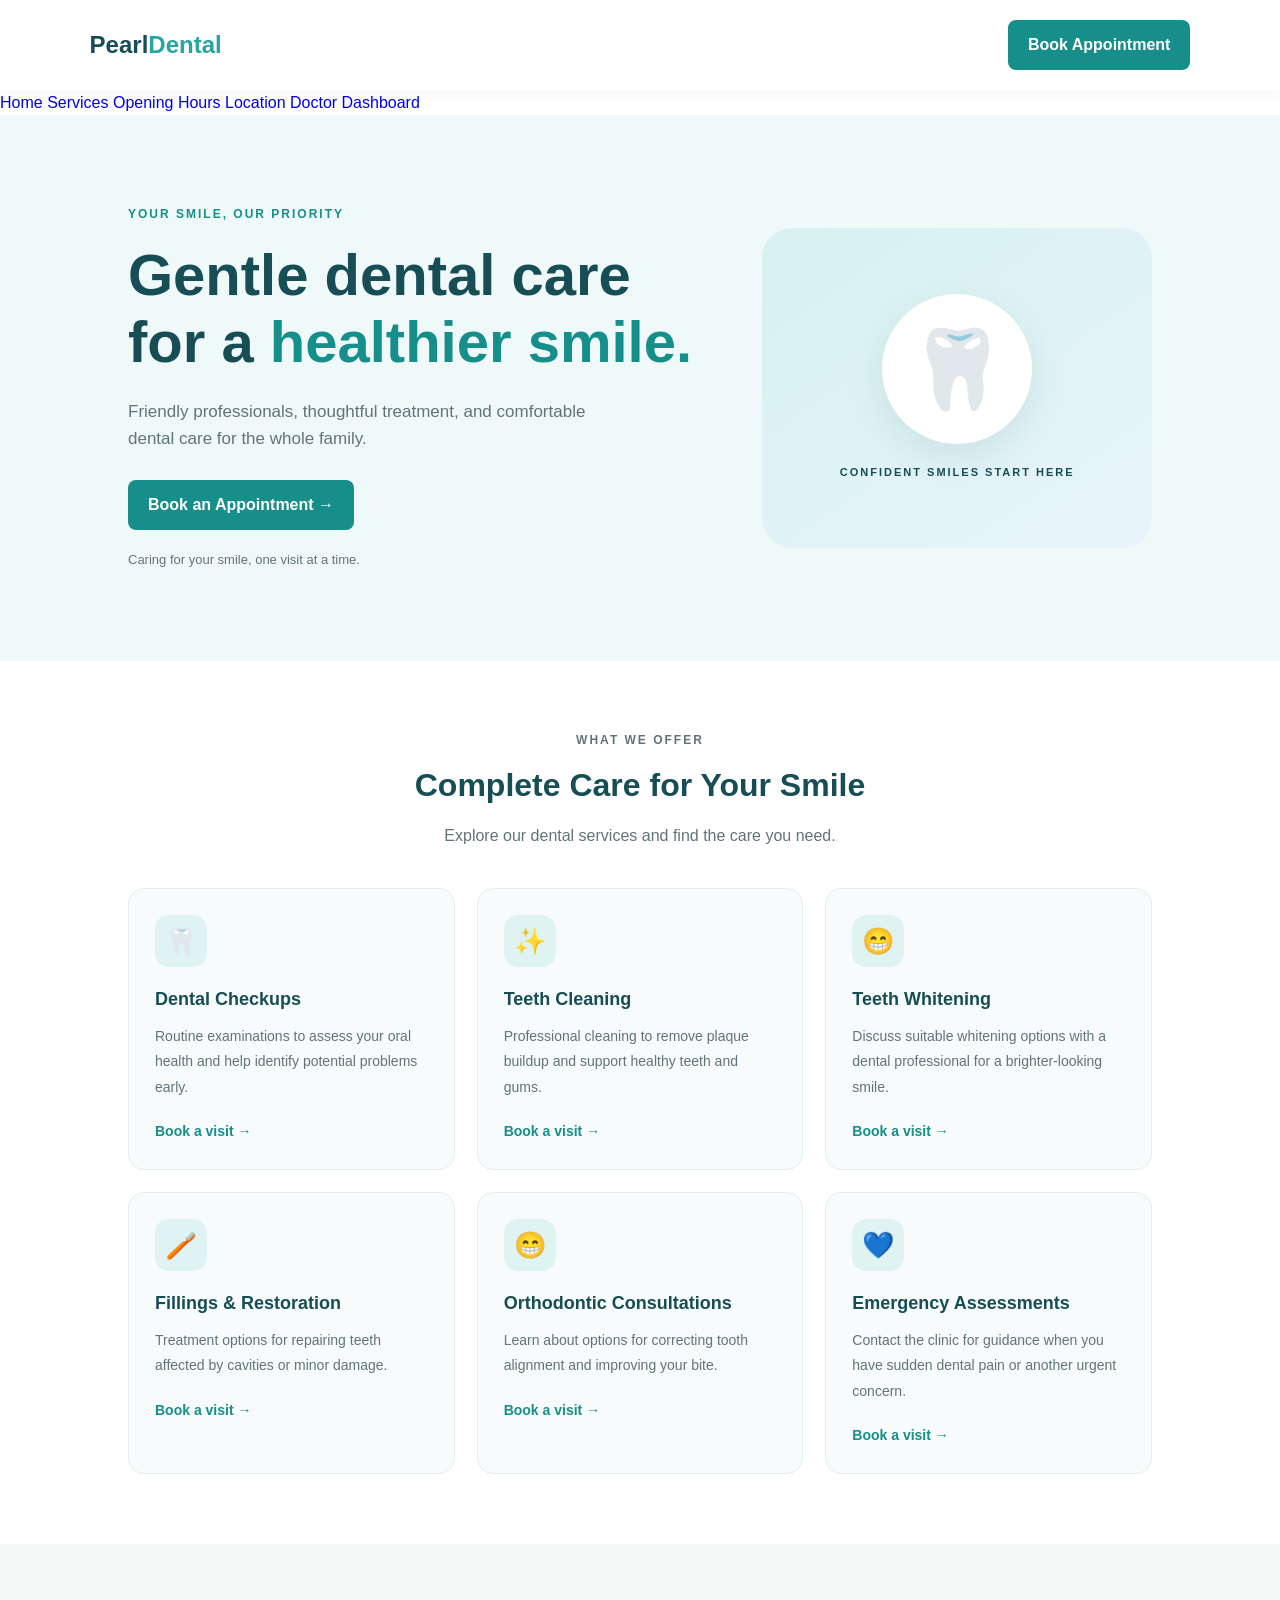
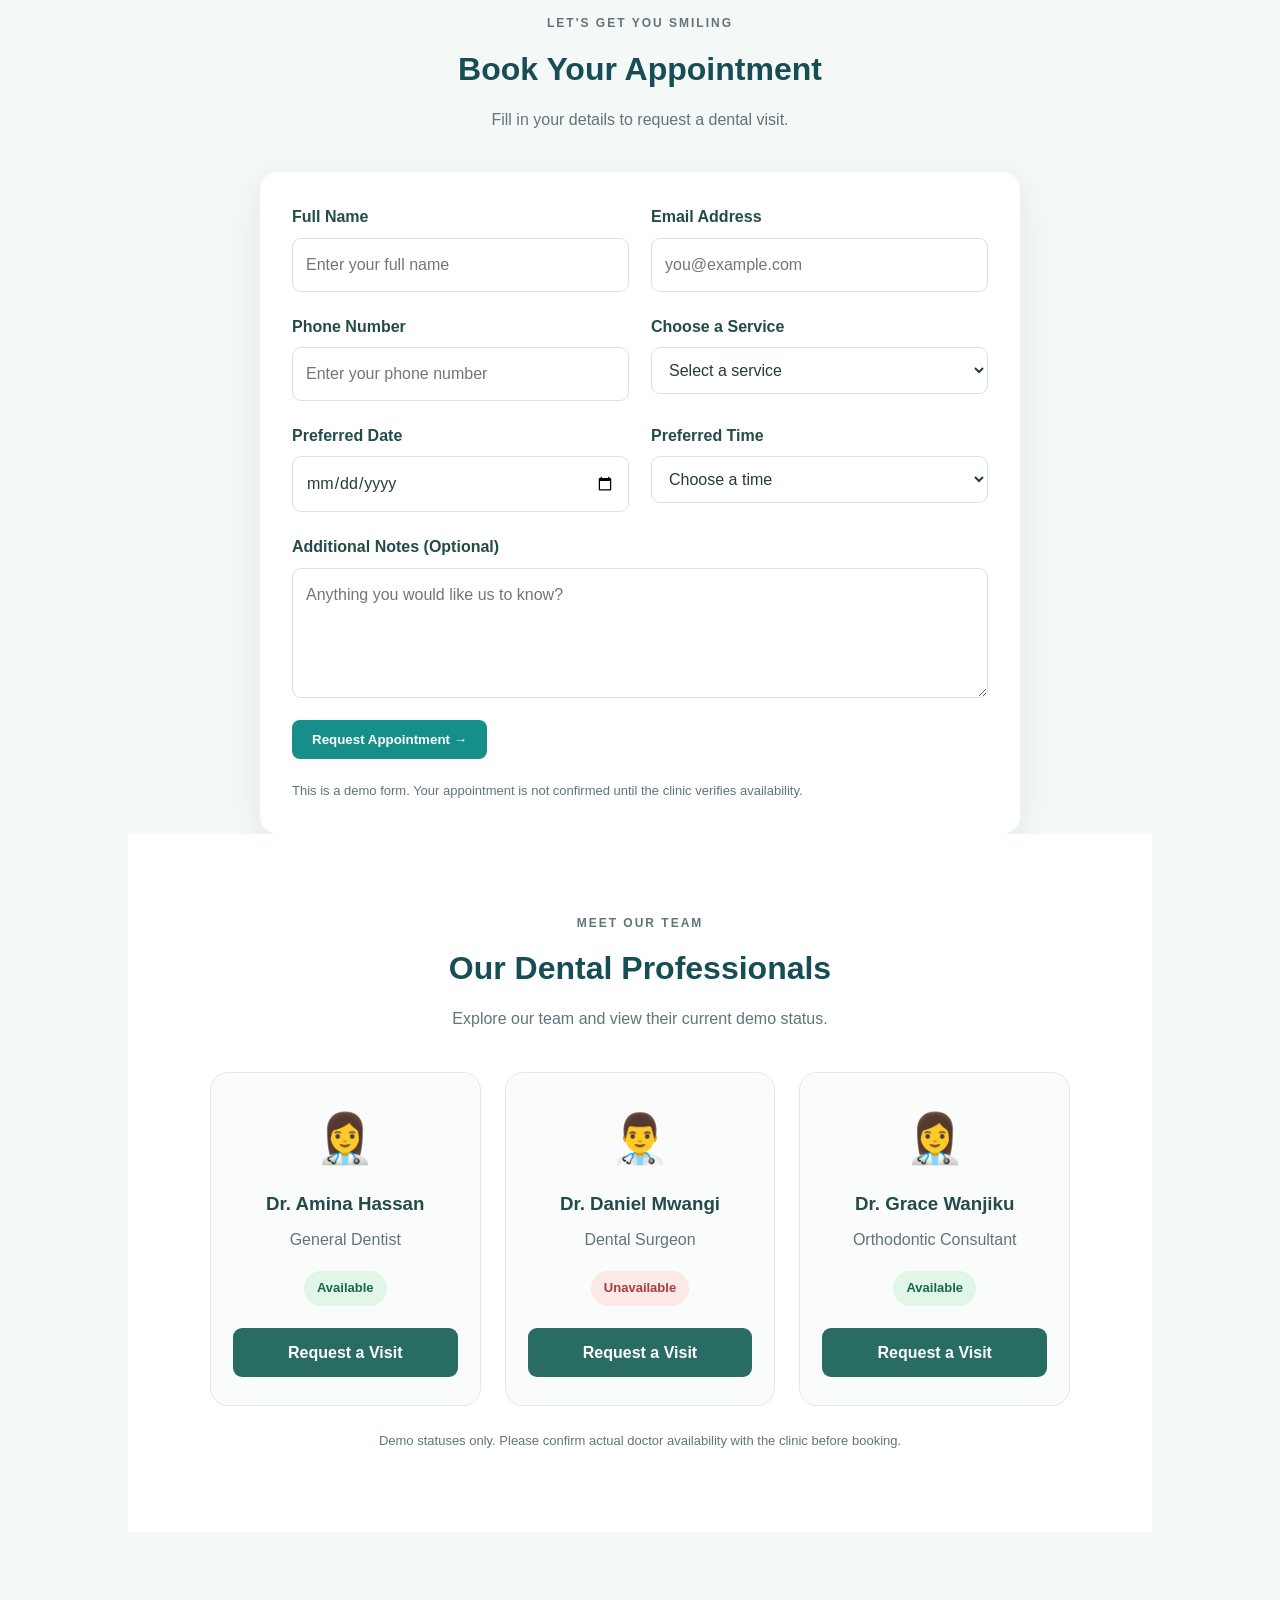
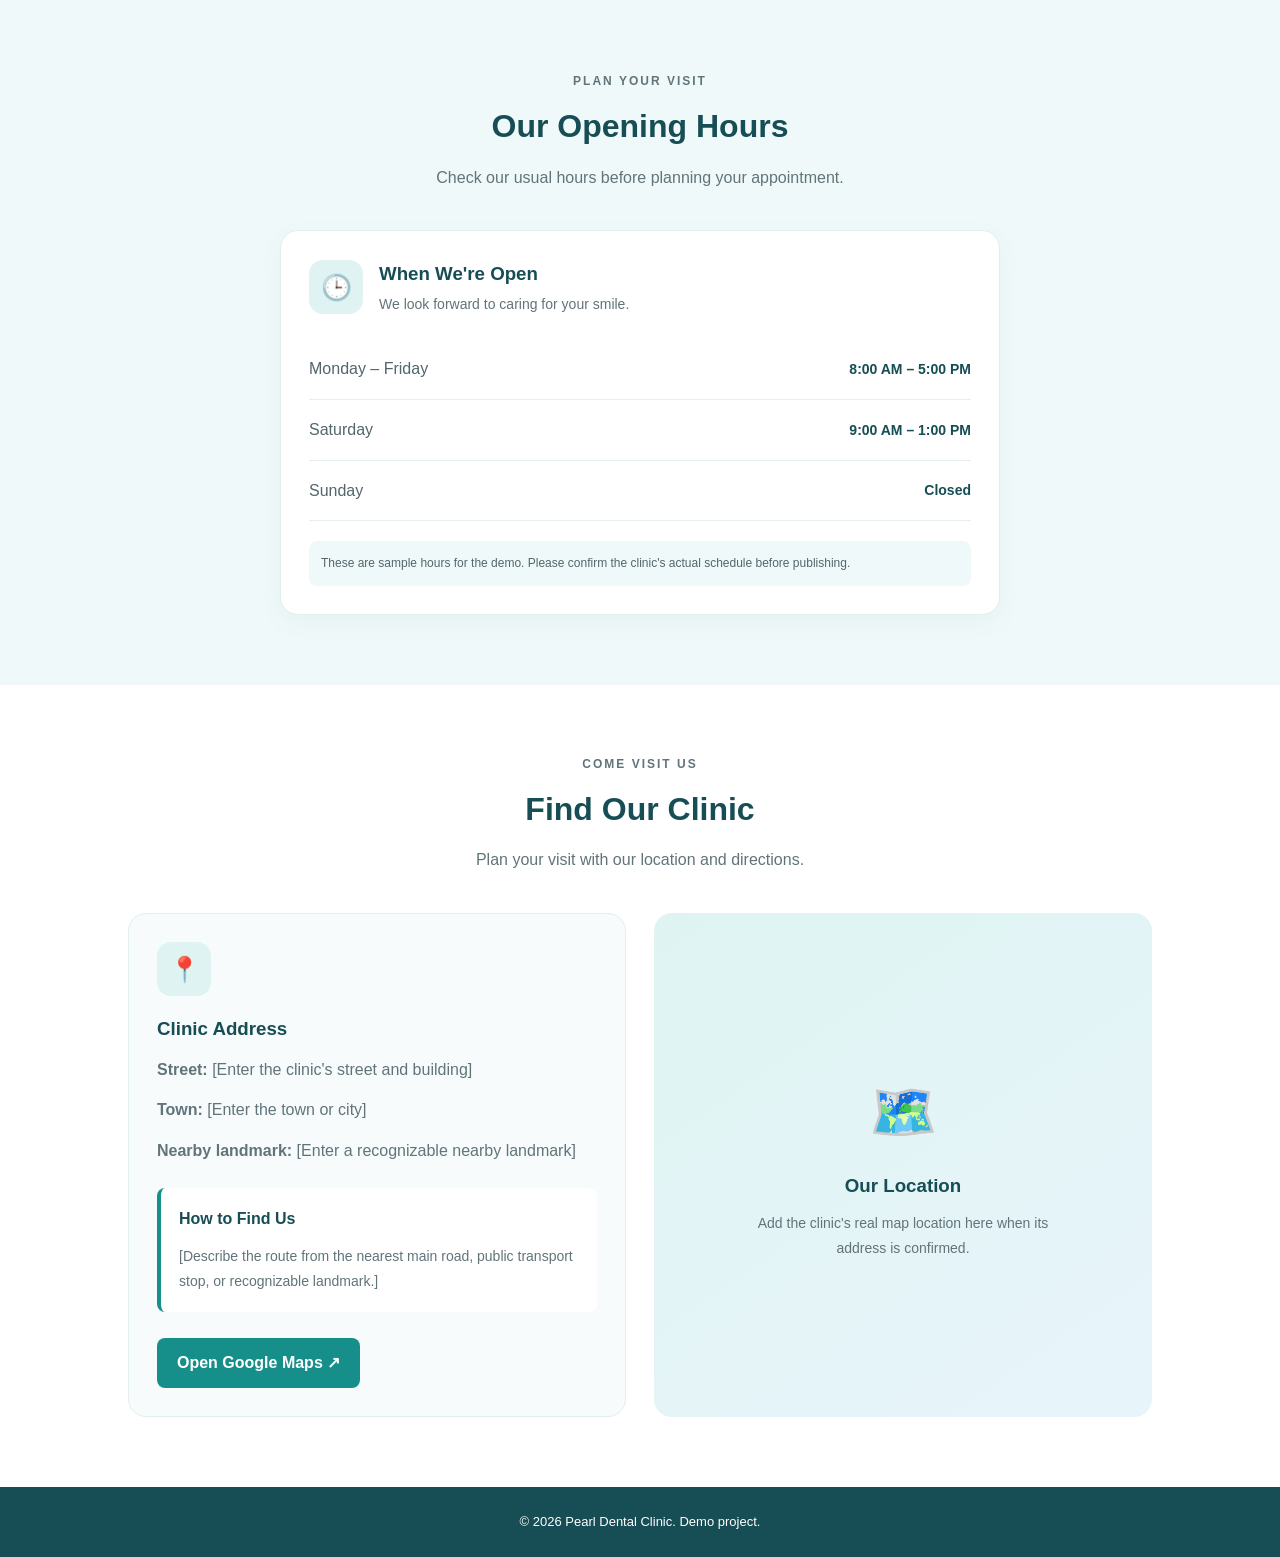
==== index.html @ 1caae4fa "Add files via upload" ====
<!DOCTYPE html>
<html lang="en">
<head>
    <meta charset="UTF-8">
    <meta name="viewport" content="width=device-width, initial-scale=1.0">
    <title>Pearl Dental Clinic</title>
    <link rel="stylesheet" href="style.css">
</head>
<body>

    <header class="navbar">
        <a href="#" class="logo">Pearl<span>Dental</span></a>

       

        <a href="#appointment" class="nav-button">Book Appointment</a>
    </header>

    <main>
<nav>
    <a href="#home">Home</a>
    <a href="#services">Services</a>
    <a href="#hours">Opening Hours</a>
    <a href="#location">Location</a>
    <a href="doctor-dashboard.html">Doctor Dashboard</a>
</nav>

        <section class="hero" id="home">
            <div class="hero-content">
                <p class="eyebrow">YOUR SMILE, OUR PRIORITY</p>

                <h1>Gentle dental care for a <span>healthier smile.</span></h1>

                <p class="hero-description">
                    Friendly professionals, thoughtful treatment,
                    and comfortable dental care for the whole family.
                </p>

                <a href="#appointment" class="primary-button">
                    Book an Appointment →
                </a>

                <p class="hero-note">
                    Caring for your smile, one visit at a time.
                </p>
            </div>

            <div class="hero-visual">
                <div class="tooth-icon">🦷</div>
                <p>CONFIDENT SMILES START HERE</p>
            </div>
        </section>

        
<section id="services" class="services-section">
    <div class="section-heading">
        <p class="eyebrow">WHAT WE OFFER</p>
        <h2>Complete Care for Your Smile</h2>
        <p>Explore our dental services and find the care you need.</p>
    </div>

    <div class="services-grid">

        <article class="service-card">
            <div class="service-icon">🦷</div>
            <h3>Dental Checkups</h3>
            <p>
                Routine examinations to assess your oral health
                and help identify potential problems early.
            </p>
            <a href="#appointment">Book a visit →</a>
        </article>

        <article class="service-card">
            <div class="service-icon">✨</div>
            <h3>Teeth Cleaning</h3>
            <p>
                Professional cleaning to remove plaque buildup
                and support healthy teeth and gums.
            </p>
            <a href="#appointment">Book a visit →</a>
        </article>

        <article class="service-card">
            <div class="service-icon">😁</div>
            <h3>Teeth Whitening</h3>
            <p>
                Discuss suitable whitening options with a dental
                professional for a brighter-looking smile.
            </p>
            <a href="#appointment">Book a visit →</a>
        </article>

        <article class="service-card">
            <div class="service-icon">🪥</div>
            <h3>Fillings & Restoration</h3>
            <p>
                Treatment options for repairing teeth affected
                by cavities or minor damage.
            </p>
            <a href="#appointment">Book a visit →</a>
        </article>

        <article class="service-card">
            <div class="service-icon">😁</div>
            <h3>Orthodontic Consultations</h3>
            <p>
                Learn about options for correcting tooth alignment
                and improving your bite.
            </p>
            <a href="#appointment">Book a visit →</a>
        </article>

        <article class="service-card">
            <div class="service-icon">💙</div>
            <h3>Emergency Assessments</h3>
            <p>
                Contact the clinic for guidance when you have
                sudden dental pain or another urgent concern.
            </p>
            <a href="#appointment">Book a visit →</a>
        </article>

    </div>
</section>


        
<section id="appointment" class="appointment-section">
    <div class="section-heading">
        <p class="eyebrow">LET'S GET YOU SMILING</p>
        <h2>Book Your Appointment</h2>
        <p>Fill in your details to request a dental visit.</p>
    </div>

    <form class="appointment-form" id="appointment-form">
        <div class="form-group">
            <label for="patient-name">Full Name</label>
            <input
                type="text"
                id="patient-name"
                name="patient-name"
                placeholder="Enter your full name"
                required
            >
        </div>

        <div class="form-group">
            <label for="patient-email">Email Address</label>
            <input
                type="email"
                id="patient-email"
                name="patient-email"
                placeholder="you@example.com"
                required
            >
        </div>

        <div class="form-group">
            <label for="patient-phone">Phone Number</label>
            <input
                type="tel"
                id="patient-phone"
                name="patient-phone"
                placeholder="Enter your phone number"
                required
            >
        </div>

        <div class="form-group">
            <label for="dental-service">Choose a Service</label>
            <select id="dental-service" name="dental-service" required>
                <option value="">Select a service</option>
                <option value="checkup">Dental Checkup</option>
                <option value="cleaning">Teeth Cleaning</option>
                <option value="whitening">Teeth Whitening</option>
                <option value="restoration">Fillings & Restoration</option>
                <option value="orthodontics">Orthodontic Consultation</option>
                <option value="emergency">Emergency Assessment</option>
            </select>
        </div>

        <div class="form-group">
            <label for="appointment-date">Preferred Date</label>
            <input
                type="date"
                id="appointment-date"
                name="appointment-date"
                required
            >
        </div>

        <div class="form-group">
            <label for="appointment-time">Preferred Time</label>
            <select id="appointment-time" name="appointment-time" required>
                <option value="">Choose a time</option>
                <option value="09:00">9:00 AM</option>
                <option value="10:00">10:00 AM</option>
                <option value="11:00">11:00 AM</option>
                <option value="12:00">12:00 PM</option>
                <option value="14:00">2:00 PM</option>
                <option value="15:00">3:00 PM</option>
            </select>
        </div>

        <div class="form-group full-width">
            <label for="appointment-notes">Additional Notes (Optional)</label>
            <textarea
                id="appointment-notes"
                name="appointment-notes"
                rows="4"
                placeholder="Anything you would like us to know?"
            ></textarea>
        </div>

        <button type="submit" class="primary-button">
            Request Appointment →
        </button>

        <p class="form-note">
            This is a demo form. Your appointment is not confirmed until
            the clinic verifies availability.
        </p>
    </form>
    
<section id="doctors" class="doctors-section">
    <div class="section-heading">
        <p class="eyebrow">MEET OUR TEAM</p>
        <h2>Our Dental Professionals</h2>
        <p>Explore our team and view their current demo status.</p>
    </div>

    <div class="doctors-grid">
        <article class="doctor-card">
            <div class="doctor-avatar">👩‍⚕️</div>
            <h3>Dr. Amina Hassan</h3>
            <p class="doctor-specialty">General Dentist</p>
            
<button
    type="button"
    id="amina-status"
    class="availability available"
>
    Available
</button>

            <a href="#appointment" class="doctor-button">
                Request a Visit
            </a>
        </article>

        <article class="doctor-card">
            <div class="doctor-avatar">👨‍⚕️</div>
            <h3>Dr. Daniel Mwangi</h3>
            <p class="doctor-specialty">Dental Surgeon</p>
          
<button
    type="button"
    id="daniel-status"
    class="availability unavailable"
>
    Unavailable
</button>

            <a href="#appointment" class="doctor-button">
                Request a Visit
            </a>
        </article>

        <article class="doctor-card">
            <div class="doctor-avatar">👩‍⚕️</div>
            <h3>Dr. Grace Wanjiku</h3>
            <p class="doctor-specialty">Orthodontic Consultant</p>
           <button type="button"
    class="availability available"
    onclick="toggleAvailability(this)">
    Available
</button>
            <a href="#appointment" class="doctor-button">
                Request a Visit
            </a>
        </article>
    </div>

    <p class="availability-note">
        Demo statuses only. Please confirm actual doctor availability
        with the clinic before booking.
    </p>
</section>

</section>


        
<section id="hours" class="hours-section">
    <div class="section-heading">
        <p class="eyebrow">PLAN YOUR VISIT</p>
        <h2>Our Opening Hours</h2>
        <p>Check our usual hours before planning your appointment.</p>
    </div>

    <div class="hours-card">
        <div class="hours-intro">
            <span class="hours-icon">🕒</span>
            <div>
                <h3>When We're Open</h3>
                <p>We look forward to caring for your smile.</p>
            </div>
        </div>

        <div class="hours-row">
            <span>Monday – Friday</span>
            <strong>8:00 AM – 5:00 PM</strong>
        </div>

        <div class="hours-row">
            <span>Saturday</span>
            <strong>9:00 AM – 1:00 PM</strong>
        </div>

        <div class="hours-row">
            <span>Sunday</span>
            <strong>Closed</strong>
        </div>

        <div class="hours-note">
            These are sample hours for the demo. Please confirm
            the clinic's actual schedule before publishing.
        </div>
    </div>
</section>


       
<section id="location" class="location-section">
    <div class="section-heading">
        <p class="eyebrow">COME VISIT US</p>
        <h2>Find Our Clinic</h2>
        <p>Plan your visit with our location and directions.</p>
    </div>

    <div class="location-layout">

        <div class="location-card">
            <div class="location-icon">📍</div>
            <h3>Clinic Address</h3>
            <p>
                <strong>Street:</strong>
                [Enter the clinic's street and building]
            </p>
            <p>
                <strong>Town:</strong>
                [Enter the town or city]
            </p>
            <p>
                <strong>Nearby landmark:</strong>
                [Enter a recognizable nearby landmark]
            </p>

            <div class="directions-box">
                <h4>How to Find Us</h4>
                <p>
                    [Describe the route from the nearest main road,
                    public transport stop, or recognizable landmark.]
                </p>
            </div>

            <a
                class="primary-button map-button"
                href="https://www.google.com/maps"
                target="_blank"
                rel="noopener noreferrer"
            >
                Open Google Maps ↗
            </a>
        </div>

        <div class="map-placeholder">
            <span>🗺️</span>
            <h3>Our Location</h3>
            <p>
                Add the clinic's real map location here
                when its address is confirmed.
            </p>
        </div>

    </div>
</section>

    </main>

    <footer>
        <p>© 2026 Pearl Dental Clinic. Demo project.</p>
    </footer>

    <script src="script.js"></script>
---- style.css ----
/* 1. BASIC PAGE STYLING */
* {
    margin: 0;
    padding: 0;
    box-sizing: border-box;
}

html {
    scroll-behavior: smooth;
}

body {
    font-family: Arial, sans-serif;
    color: #263b42;
    background: #ffffff;
    line-height: 1.6;
}

a {
    text-decoration: none;
}

/* 2. NAVIGATION BAR */
.navbar {
    display: flex;
    align-items: center;
    justify-content: space-between;
    gap: 24px;
    padding: 20px 7%;
    background: #ffffff;
    box-shadow: 0 2px 15px rgba(30, 70, 80, 0.06);
}

.logo {
    color: #174d54;
    font-size: 24px;
    font-weight: 800;
    white-space: nowrap;
}

.logo span {
    color: #27a6a1;
}

.navbar nav {
    display: flex;
    gap: 22px;
}

.navbar nav a {
    color: #52666c;
    font-size: 14px;
    transition: color 0.3s ease;
}

.navbar nav a:hover {
    color: #169c96;
}

.nav-button,
.primary-button {
    display: inline-block;
    background: #168f8a;
    color: white;
    padding: 12px 20px;
    border-radius: 8px;
    font-weight: 700;
    transition: background 0.3s ease,
                transform 0.3s ease;
}

.nav-button:hover,
.primary-button:hover {
    background: #116e6a;
    transform: translateY(-2px);
}

/* 3. WELCOME SECTION */
.hero {
    display: grid;
    grid-template-columns: 1.2fr 0.8fr;
    align-items: center;
    gap: 50px;
    padding: 90px 10%;
    background: #f0f9f9;
}

.hero-content {
    max-width: 600px;
}

.eyebrow {
    color: #168f8a;
    font-size: 12px;
    font-weight: 800;
    letter-spacing: 2px;
    margin-bottom: 18px;
}

.hero h1 {
    color: #174d54;
    font-size: clamp(36px, 5vw, 58px);
    line-height: 1.15;
    margin-bottom: 22px;
}

.hero h1 span {
    color: #168f8a;
}

.hero-description {
    color: #61747a;
    font-size: 17px;
    max-width: 480px;
    margin-bottom: 28px;
}

.hero-note {
    color: #61747a;
    font-size: 13px;
    margin-top: 20px;
}

/* 4. DECORATIVE HERO PANEL */
.hero-visual {
    min-height: 320px;
    display: flex;
    flex-direction: column;
    align-items: center;
    justify-content: center;
    gap: 20px;
    padding: 30px;
    background: linear-gradient(145deg, #d6f1ef, #e8f4fb);
    border-radius: 30px;
    text-align: center;
}

.tooth-icon {
    width: 150px;
    height: 150px;
    display: flex;
    align-items: center;
    justify-content: center;
    background: #ffffff;
    border-radius: 50%;
    font-size: 78px;
    box-shadow: 0 12px 35px rgba(30, 90, 100, 0.1);
}

.hero-visual p {
    color: #174d54;
    font-size: 11px;
    font-weight: 800;
    letter-spacing: 2px;
}

/* 5. PLACEHOLDER SECTIONS */
main > section:not(.hero) {
    padding: 70px 10%;
    scroll-margin-top: 20px;
}

main > section:not(.hero) h2 {
    color: #174d54;
    font-size: 32px;
    margin-bottom: 12px;
}

main > section:not(.hero) p {
    color: #61747a;
}

/* 6. FOOTER */
footer {
    padding: 25px;
    text-align: center;
    background: #174d54;
    color: #ffffff;
    font-size: 13px;
}

/* 7. MOBILE RESPONSIVENESS */
@media (max-width: 900px) {
    .navbar {
        flex-wrap: wrap;
        padding: 18px 5%;
    }

    .navbar nav {
        order: 3;
        width: 100%;
        justify-content: center;
        flex-wrap: wrap;
        gap: 14px;
    }

    .hero {
        grid-template-columns: 1fr;
        padding: 60px 7%;
        gap: 35px;
    }

    .hero-visual {
        min-height: 250px;
    }

    main > section:not(.hero) {
        padding: 55px 7%;
    }
}

@media (max-width: 480px) {
    .logo {
        font-size: 21px;
    }

    .nav-button {
        padding: 10px 12px;
        font-size: 12px;
    }

    .hero h1 {
        font-size: 38px;
    }

    .hero-description {
        font-size: 15px;
    }

    .tooth-icon {
        width: 120px;
        height: 120px;
        font-size: 62px;
    }
}

/* SERVICES SECTION */
.services-section {
    background: #ffffff;
}

.section-heading {
    max-width: 650px;
    margin: 0 auto 40px;
    text-align: center;
}

.section-heading .eyebrow {
    margin-bottom: 10px;
}

.section-heading h2 {
    font-size: clamp(28px, 4vw, 38px);
}

.section-heading > p:last-child {
    margin-top: 12px;
}

.services-grid {
    display: grid;
    grid-template-columns: repeat(3, minmax(0, 1fr));
    gap: 22px;
}

.service-card {
    padding: 26px;
    background: #f7fbfb;
    border: 1px solid #e2eeee;
    border-radius: 16px;
    transition: transform 0.3s ease,
                box-shadow 0.3s ease,
                border-color 0.3s ease;
}

.service-card:hover {
    transform: translateY(-5px);
    box-shadow: 0 12px 28px rgba(30, 90, 100, 0.1);
    border-color: #a8dcd8;
}

.service-icon {
    display: flex;
    align-items: center;
    justify-content: center;
    width: 52px;
    height: 52px;
    margin-bottom: 18px;
    background: #dff4f2;
    border-radius: 14px;
    font-size: 26px;
}

.service-card h3 {
    margin-bottom: 10px;
    color: #174d54;
    font-size: 18px;
}

.service-card p {
    margin-bottom: 18px;
    font-size: 14px;
    line-height: 1.8;
}

.service-card a {
    color: #168f8a;
    font-weight: 700;
    font-size: 14px;
}

.service-card a:hover {
    color: #116e6a;
}

@media (max-width: 900px) {
    .services-grid {
        grid-template-columns: repeat(2, minmax(0, 1fr));
    }
}

@media (max-width: 560px) {
    .services-grid {
        grid-template-columns: 1fr;
    }

    .service-card {
        padding: 22px;
    }
}

/* OPENING HOURS */
.hours-section {
    background: #f0f9f9;
}

.hours-card {
    max-width: 720px;
    margin: 0 auto;
    padding: 28px;
    background: #ffffff;
    border: 1px solid #e2eeee;
    border-radius: 18px;
    box-shadow: 0 8px 25px rgba(30, 90, 100, 0.05);
}

.hours-intro {
    display: flex;
    align-items: center;
    gap: 16px;
    margin-bottom: 24px;
}

.hours-icon {
    display: flex;
    align-items: center;
    justify-content: center;
    width: 54px;
    height: 54px;
    flex-shrink: 0;
    border-radius: 14px;
    background: #dff4f2;
    font-size: 25px;
}

.hours-intro h3 {
    color: #174d54;
    margin-bottom: 4px;
}

.hours-intro p {
    font-size: 14px;
}

.hours-row {
    display: flex;
    justify-content: space-between;
    align-items: center;
    gap: 16px;
    padding: 17px 0;
    border-bottom: 1px solid #e7eeee;
}

.hours-row span {
    color: #52666c;
}

.hours-row strong {
    color: #174d54;
    text-align: right;
    font-size: 14px;
}

.hours-note {
    margin-top: 20px;
    padding: 12px;
    border-radius: 8px;
    background: #f0f9f9;
    color: #52666c;
    font-size: 12px;
    line-height: 1.7;
}

@media (max-width: 480px) {
    .hours-card {
        padding: 20px;
    }

    .hours-row {
        align-items: flex-start;
        flex-direction: column;
        gap: 4px;
    }

    .hours-row strong {
        text-align: left;
    }
}

/* LOCATION SECTION */
.location-section {
    background: #ffffff;
}

.location-layout {
    display: grid;
    grid-template-columns: 1fr 1fr;
    gap: 28px;
    max-width: 1050px;
    margin: 0 auto;
}

.location-card {
    padding: 28px;
    border: 1px solid #e2eeee;
    border-radius: 18px;
    background: #f7fbfb;
}

.location-icon {
    display: flex;
    align-items: center;
    justify-content: center;
    width: 54px;
    height: 54px;
    margin-bottom: 18px;
    background: #dff4f2;
    border-radius: 14px;
    font-size: 25px;
}

.location-card h3,
.directions-box h4 {
    color: #174d54;
    margin-bottom: 12px;
}

.location-card > p {
    margin-bottom: 12px;
    line-height: 1.8;
    overflow-wrap: anywhere;
}

.directions-box {
    margin: 22px 0;
    padding: 18px;
    background: #ffffff;
    border-left: 4px solid #168f8a;
    border-radius: 8px;
}

.directions-box p {
    font-size: 14px;
    line-height: 1.8;
}

.map-button {
    margin-top: 4px;
}

.map-placeholder {
    display: flex;
    flex-direction: column;
    align-items: center;
    justify-content: center;
    min-height: 350px;
    padding: 28px;
    border-radius: 18px;
    background: linear-gradient(145deg, #dff4f2, #e8f4fb);
    text-align: center;
}

.map-placeholder > span {
    font-size: 55px;
    margin-bottom: 15px;
}

.map-placeholder h3 {
    color: #174d54;
    margin-bottom: 10px;
}

.map-placeholder p {
    max-width: 300px;
    font-size: 14px;
    line-height: 1.8;
}

@media (max-width: 700px) {
    .location-layout {
        grid-template-columns: 1fr;
    }

    .map-placeholder {
        min-height: 250px;
    }

    .location-card {
        padding: 22px;
    }
}

/* Appointment booking form */
.appointment-section {
    padding: 80px 8%;
    background: #f4f8f7;
}

.appointment-form {
    max-width: 760px;
    margin: 35px auto 0;
    padding: 32px;
    display: grid;
    grid-template-columns: 1fr 1fr;
    gap: 22px;
    background: #ffffff;
    border-radius: 18px;
    box-shadow: 0 10px 35px rgba(20, 60, 55, 0.08);
}

.form-group {
    display: flex;
    flex-direction: column;
    gap: 8px;
}

.form-group label {
    font-weight: 600;
    color: #234b48;
}

.form-group input,
.form-group select,
.form-group textarea {
    width: 100%;
    padding: 13px;
    border: 1px solid #d7e3e0;
    border-radius: 9px;
    background: #ffffff;
    font: inherit;
    color: #263b39;
}

.form-group input:focus,
.form-group select:focus,
.form-group textarea:focus {
    outline: 2px solid #8fc9bd;
    border-color: #438f81;
}

.full-width {
    grid-column: 1 / -1;
}

.appointment-form button {
    border: none;
    cursor: pointer;
    justify-self: start;
}

.form-note {
    grid-column: 1 / -1;
    margin: 0;
    color: #637572;
    font-size: 13px;
    line-height: 1.6;
}

@media (max-width: 600px) {
    .appointment-form {
        grid-template-columns: 1fr;
        padding: 22px;
    }

    .full-width,
    .form-note {
        grid-column: auto;
    }

    .appointment-form button {
        width: 100%;
        text-align: center;
    }
}

/* Doctor availability section */
.doctors-section {
    padding: 80px 8%;
    background: #ffffff;
}

.doctors-grid {
    display: grid;
    grid-template-columns: repeat(3, minmax(0, 1fr));
    gap: 24px;
    margin-top: 35px;
}

.doctor-card {
    padding: 28px 22px;
    text-align: center;
    border: 1px solid #e0ebe7;
    border-radius: 18px;
    background: #f9fcfb;
    transition: transform 0.2s, box-shadow 0.2s;
}

.doctor-card:hover {
    transform: translateY(-5px);
    box-shadow: 0 10px 25px rgba(20, 60, 55, 0.08);
}

.doctor-avatar {
    font-size: 48px;
    margin-bottom: 12px;
}

.doctor-card h3 {
    color: #234b48;
    margin-bottom: 8px;
}

.doctor-specialty {
    color: #637572;
    margin-bottom: 18px;
}

.availability {
    display: inline-block;
    padding: 7px 13px;
    border-radius: 20px;
    font-size: 13px;
    font-weight: 600;
}

.availability.available {
    color: #176b46;
    background: #e1f5e9;
}

.availability.unavailable {
    color: #a43e3e;
    background: #fde8e8;
}

.doctor-button {
    display: block;
    margin-top: 22px;
    padding: 12px;
    border-radius: 9px;
    background: #286c63;
    color: #ffffff;
    text-decoration: none;
    font-weight: 600;
}

.doctor-button:hover {
    background: #1d514b;
}

.availability-note {
    margin-top: 25px;
    text-align: center;
    color: #637572;
    font-size: 13px;
    line-height: 1.6;
}

@media (max-width: 800px) {
    .doctors-grid {
        grid-template-columns: repeat(2, minmax(0, 1fr));
    }
}

@media (max-width: 550px) {
    .doctors-grid {
        grid-template-columns: 1fr;
    }
}

.availability {
    border: none;
    cursor: pointer;
    font: inherit;
    font-size: 13px;
    font-weight: 600;
}

.availability:focus-visible {
    outline: 2px solid #286c63;
    outline-offset: 3px;
}

/* Doctor dashboard */
.dashboard-section {
    min-height: 75vh;
    padding: 65px 8%;
    background: #f4f8f7;
}

.dashboard-heading {
    max-width: 760px;
    margin: 0 auto 30px;
}

.dashboard-heading h1 {
    margin-bottom: 12px;
    color: #234b48;
}

.dashboard-heading > p:last-child {
    color: #637572;
    line-height: 1.6;
}

.dashboard-label {
    color: #286c63;
    font-size: 13px;
    font-weight: 600;
}

.dashboard-card {
    max-width: 760px;
    margin: 0 auto;
    padding: 30px;
    border: 1px solid #e0ebe7;
    border-radius: 18px;
    background: #ffffff;
    box-shadow: 0 10px 30px rgba(20, 60, 55, 0.06);
}

.dashboard-profile {
    display: flex;
    align-items: center;
    gap: 18px;
    padding-bottom: 25px;
    border-bottom: 1px solid #e0ebe7;
}

.dashboard-profile h2 {
    color: #234b48;
    margin-bottom: 6px;
}

.dashboard-profile p {
    color: #637572;
}

.dashboard-status {
    display: flex;
    justify-content: space-between;
    align-items: center;
    gap: 15px;
    padding: 22px 0;
}

.dashboard-schedule h3 {
    margin-bottom: 15px;
    color: #234b48;
}

.schedule-row {
    display: flex;
    justify-content: space-between;
    gap: 15px;
    padding: 15px 0;
    border-bottom: 1px solid #e8efed;
    color: #526663;
}

.schedule-row strong {
    color: #234b48;
    text-align: right;
}

.dashboard-card .form-note {
    margin-top: 22px;
}

@media (max-width: 600px) {
    .dashboard-card {
        padding: 22px;
    }

    .dashboard-status,
    .schedule-row {
        align-items: flex-start;
        flex-direction: column;
    }

    .schedule-row strong {
        text-align: left;
    }
}

/* Doctor availability controls */
.dashboard-status {
    display: flex;
    justify-content: space-between;
    align-items: center;
    gap: 15px;
    padding: 22px 0;
    border-bottom: 1px solid #e8efed;
    color: #234b48;
}

#toggle-doctor-status,
#toggle-daniel-status {
    margin-bottom: 18px;
    border: none;
    cursor: pointer;
    font: inherit;
    font-weight: 600;
}

#toggle-doctor-status:hover,
#toggle-daniel-status:hover {
    filter: brightness(0.92);
}

.dashboard-status .availability {
    flex-shrink: 0;
}

@media (max-width: 600px) {
    .dashboard-status {
        align-items: flex-start;
        flex-direction: column;
    }
}
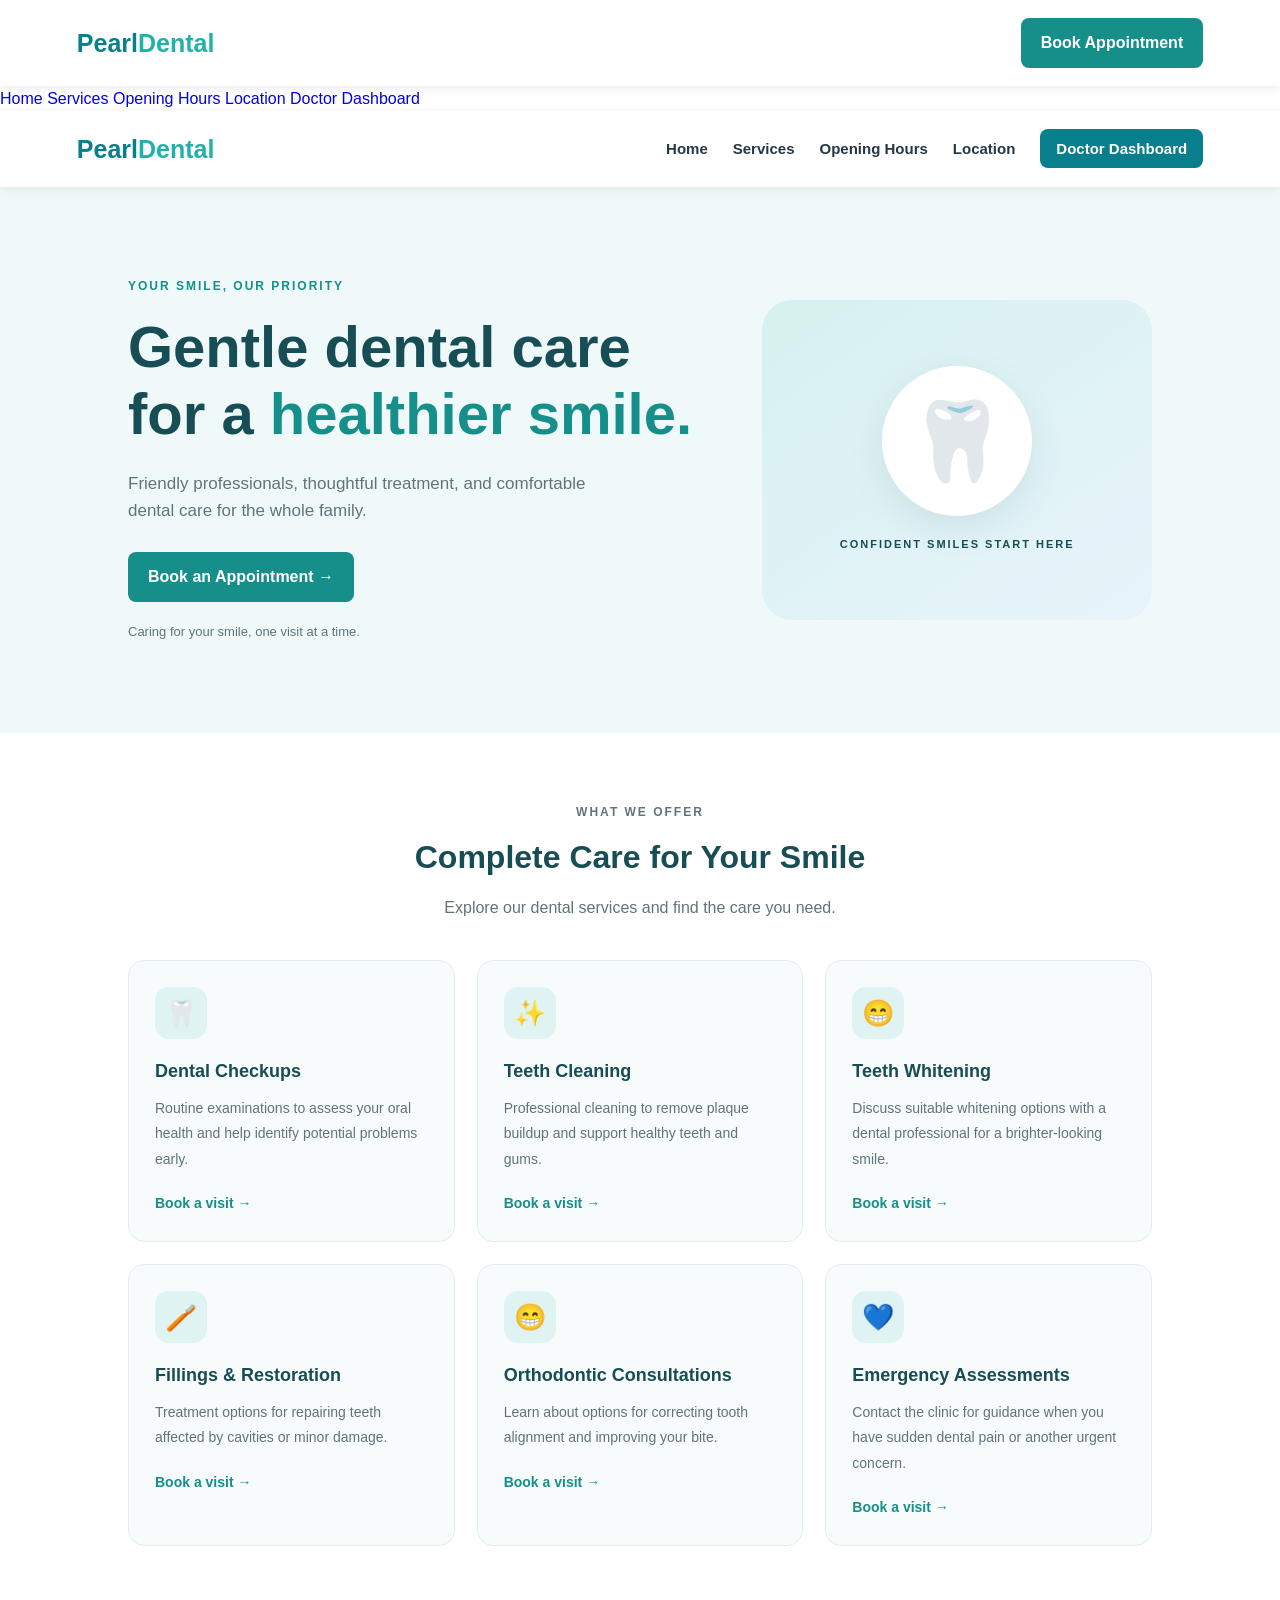
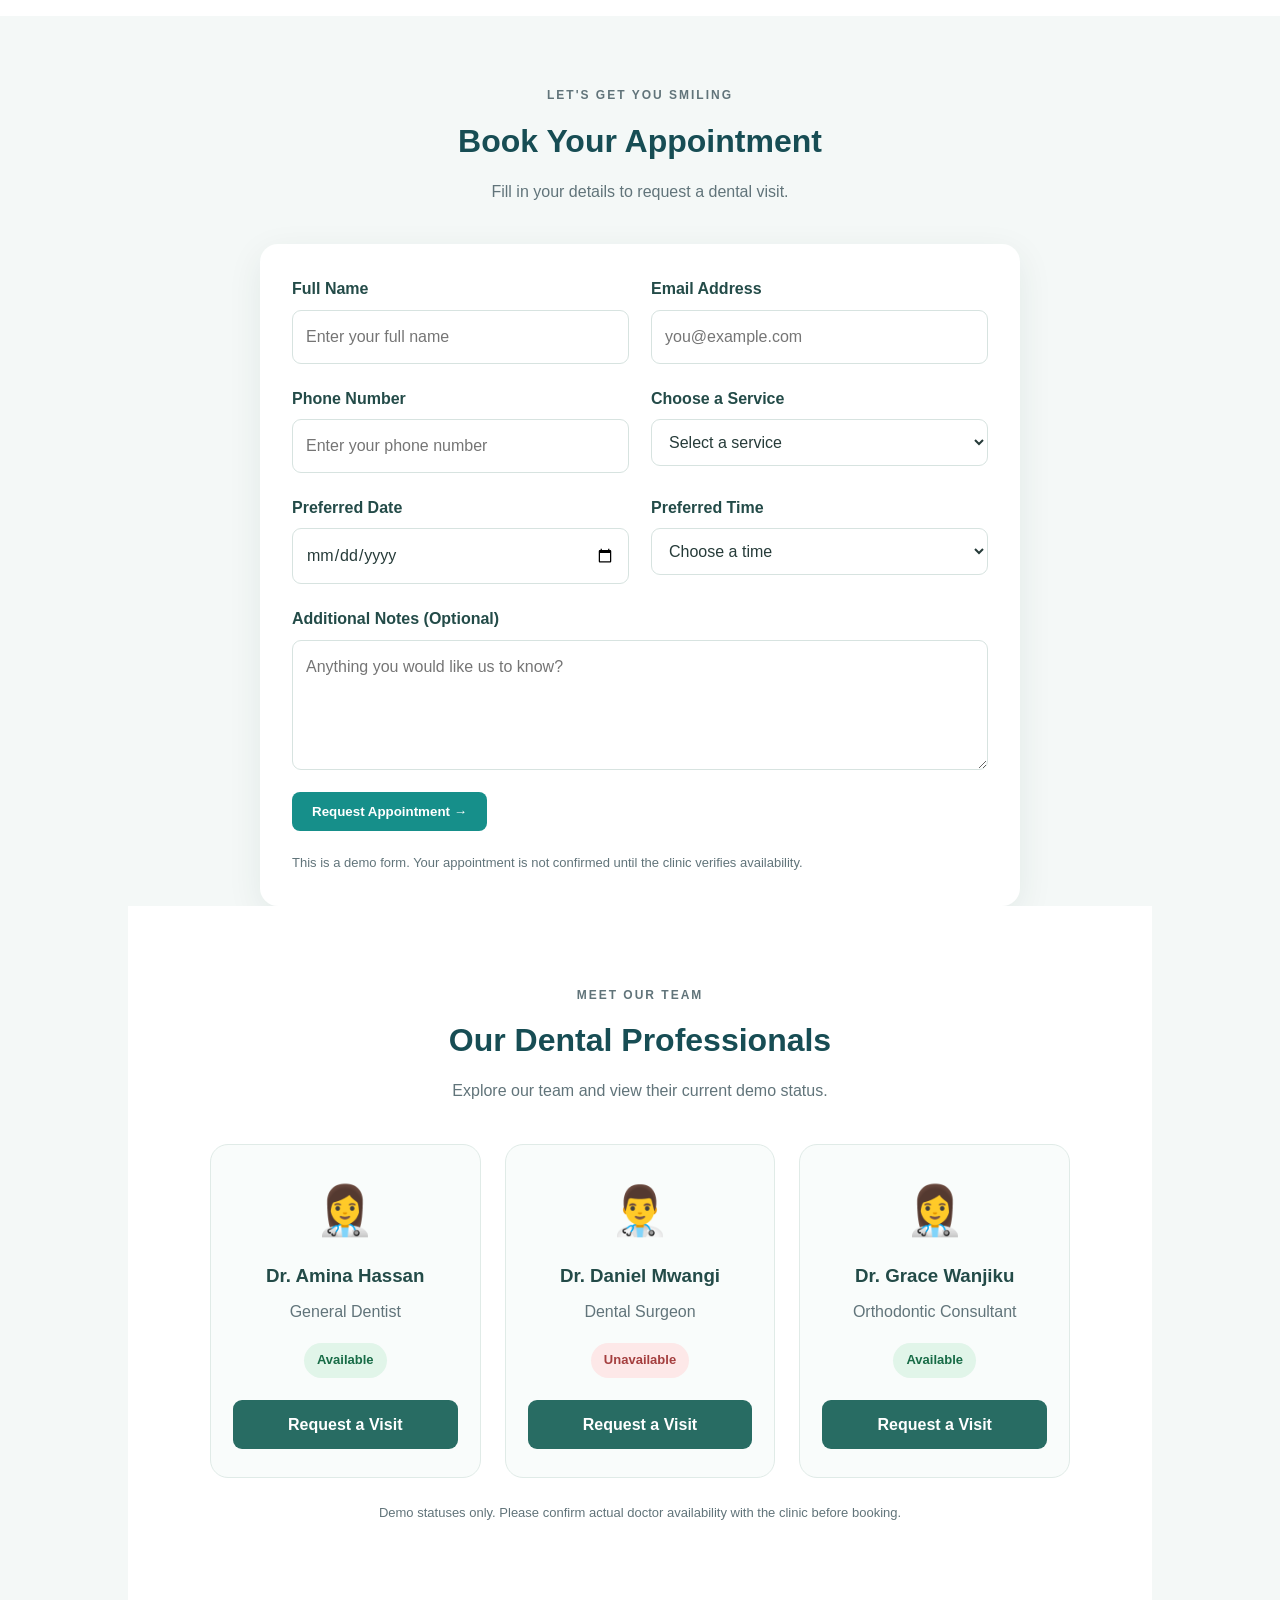
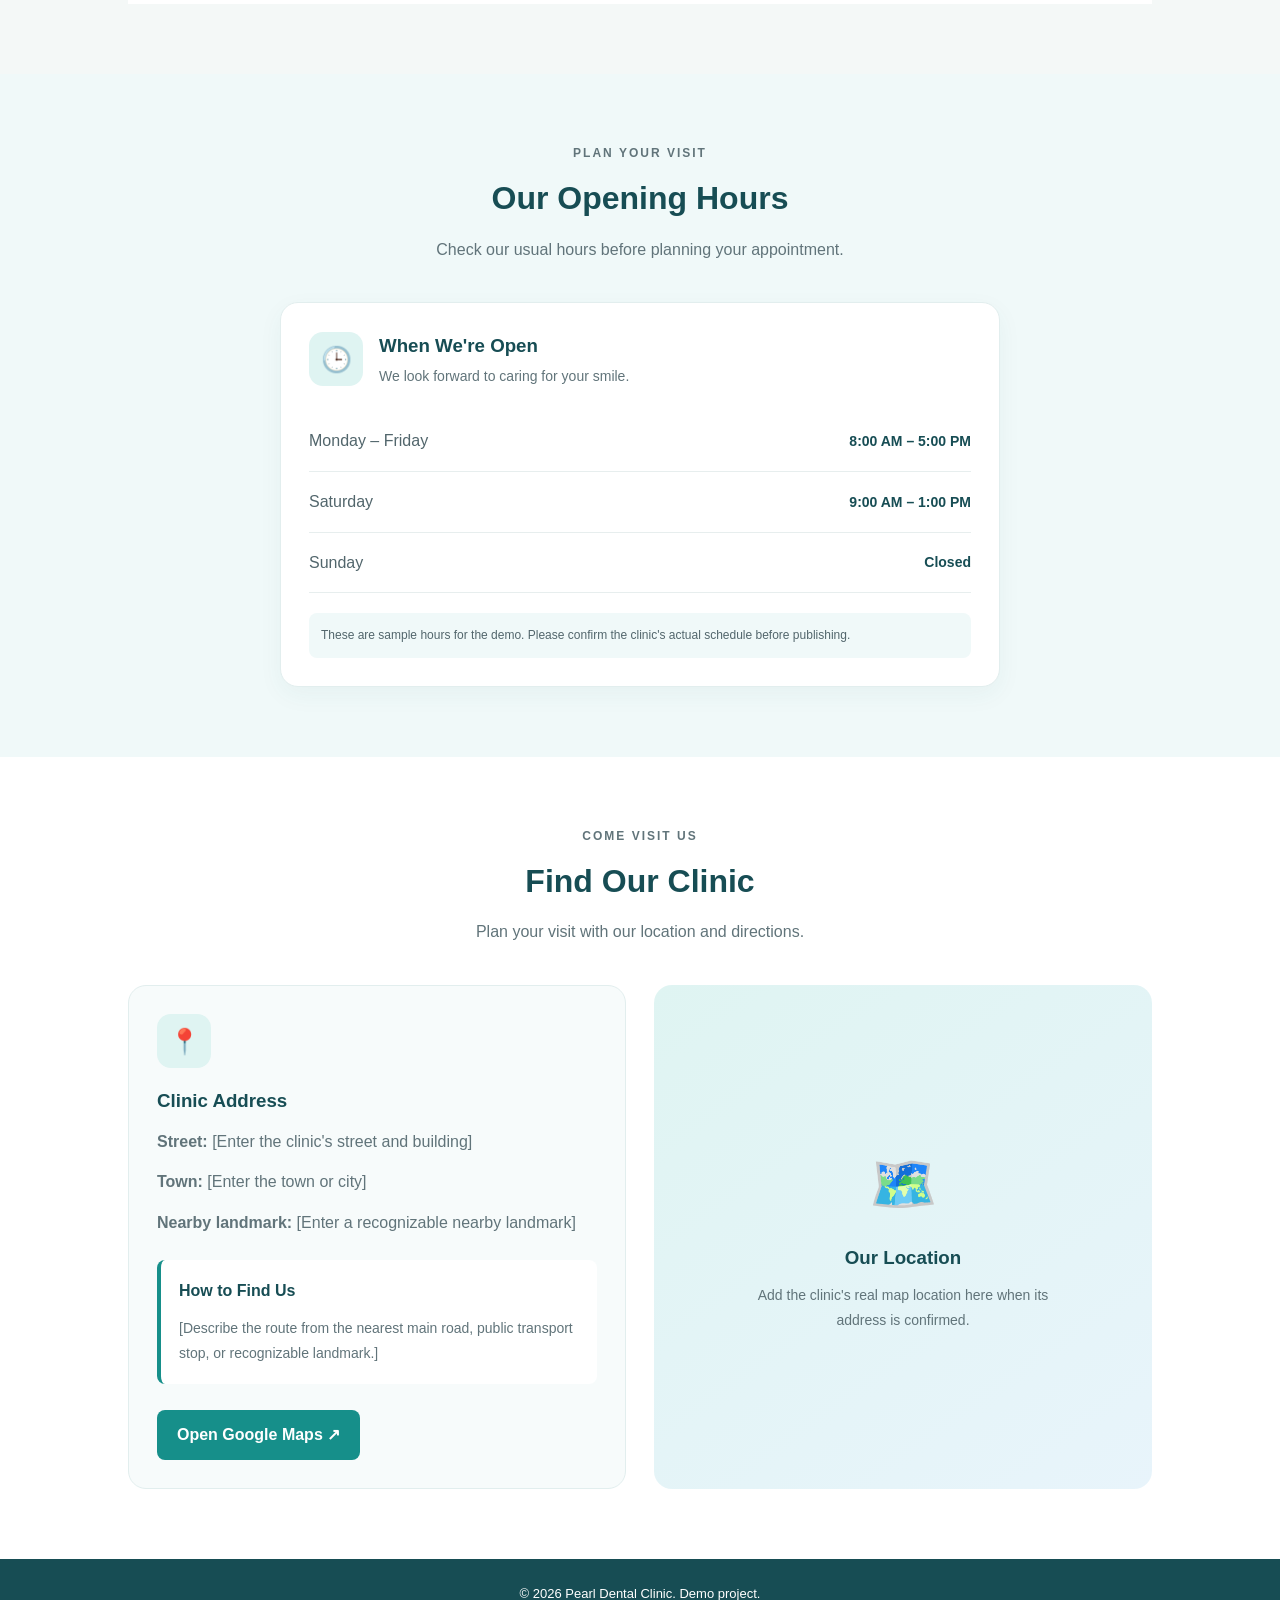
==== commit 7aa250c0: "Update index.html" ====
--- a/index.html
+++ b/index.html
@@ -25,6 +25,25 @@
     <a href="#location">Location</a>
     <a href="doctor-dashboard.html">Doctor Dashboard</a>
 </nav>
+        
+<header class="navbar">
+    <a href="index.html" class="logo">
+        Pearl<span>Dental</span>
+    </a>
+
+    <ul class="nav-links">
+        <li><a href="index.html">Home</a></li>
+        <li><a href="#services">Services</a></li>
+        <li><a href="#opening-hours">Opening Hours</a></li>
+        <li><a href="#location">Location</a></li>
+        <li>
+            <a href="doctor-dashboard.html" class="dashboard-link">
+                Doctor Dashboard
+            </a>
+        </li>
+    </ul>
+</header>
+
 
         <section class="hero" id="home">
             <div class="hero-content">
--- a/style.css
+++ b/style.css
@@ -849,3 +849,182 @@
         flex-direction: column;
     }
 }
+
+/* ===== PEARL DENTAL CLINIC NAVIGATION ===== */
+
+.navbar {
+    display: flex;
+    justify-content: space-between;
+    align-items: center;
+    padding: 18px 6%;
+    background-color: #ffffff;
+    box-shadow: 0 2px 10px rgba(0, 0, 0, 0.08);
+    position: sticky;
+    top: 0;
+    z-index: 1000;
+}
+
+/* Clinic logo */
+.logo {
+    font-size: 25px;
+    font-weight: bold;
+    color: #087f8c;
+    text-decoration: none;
+    white-space: nowrap;
+}
+
+.logo span {
+    color: #20b2aa;
+}
+
+/* Navigation links */
+.nav-links {
+    display: flex;
+    align-items: center;
+    gap: 25px;
+    list-style: none;
+    margin: 0;
+    padding: 0;
+}
+
+.nav-links a {
+    text-decoration: none;
+    color: #263746;
+    font-size: 15px;
+    font-weight: 600;
+    transition: color 0.3s ease;
+}
+
+.nav-links a:hover {
+    color: #08a6a6;
+}
+
+/* Doctor dashboard link */
+.nav-links .dashboard-link {
+    background-color: #087f8c;
+    color: #ffffff;
+    padding: 11px 16px;
+    border-radius: 8px;
+    transition: background-color 0.3s ease;
+}
+
+.nav-links .dashboard-link:hover {
+    background-color: #065f68;
+    color: #ffffff;
+}
+
+/* Mobile and tablet screens */
+@media (max-width: 850px) {
+    .navbar {
+        flex-direction: column;
+        gap: 18px;
+        padding: 18px 4%;
+    }
+
+    .nav-links {
+        justify-content: center;
+        flex-wrap: wrap;
+        gap: 15px 20px;
+    }
+
+    .nav-links a {
+        font-size: 14px;
+    }
+}
+
+@media (max-width: 480px) {
+    .nav-links {
+        flex-direction: column;
+        gap: 16px;
+    }
+}
+
+/* ===== PEARL DENTAL CLINIC NAVIGATION ===== */
+
+.navbar {
+    display: flex;
+    justify-content: space-between;
+    align-items: center;
+    padding: 18px 6%;
+    background-color: #ffffff;
+    box-shadow: 0 2px 10px rgba(0, 0, 0, 0.08);
+    position: sticky;
+    top: 0;
+    z-index: 1000;
+}
+
+/* Clinic logo */
+.logo {
+    font-size: 25px;
+    font-weight: bold;
+    color: #087f8c;
+    text-decoration: none;
+    white-space: nowrap;
+}
+
+.logo span {
+    color: #20b2aa;
+}
+
+/* Navigation links */
+.nav-links {
+    display: flex;
+    align-items: center;
+    gap: 25px;
+    list-style: none;
+    margin: 0;
+    padding: 0;
+}
+
+.nav-links a {
+    text-decoration: none;
+    color: #263746;
+    font-size: 15px;
+    font-weight: 600;
+    transition: color 0.3s ease;
+}
+
+.nav-links a:hover {
+    color: #08a6a6;
+}
+
+/* Doctor dashboard link */
+.nav-links .dashboard-link {
+    background-color: #087f8c;
+    color: #ffffff;
+    padding: 11px 16px;
+    border-radius: 8px;
+    transition: background-color 0.3s ease;
+}
+
+.nav-links .dashboard-link:hover {
+    background-color: #065f68;
+    color: #ffffff;
+}
+
+/* Mobile and tablet screens */
+@media (max-width: 850px) {
+    .navbar {
+        flex-direction: column;
+        gap: 18px;
+        padding: 18px 4%;
+    }
+
+    .nav-links {
+        justify-content: center;
+        flex-wrap: wrap;
+        gap: 15px 20px;
+    }
+
+    .nav-links a {
+        font-size: 14px;
+    }
+}
+
+@media (max-width: 480px) {
+    .nav-links {
+        flex-direction: column;
+        gap: 16px;
+    }
+}
+
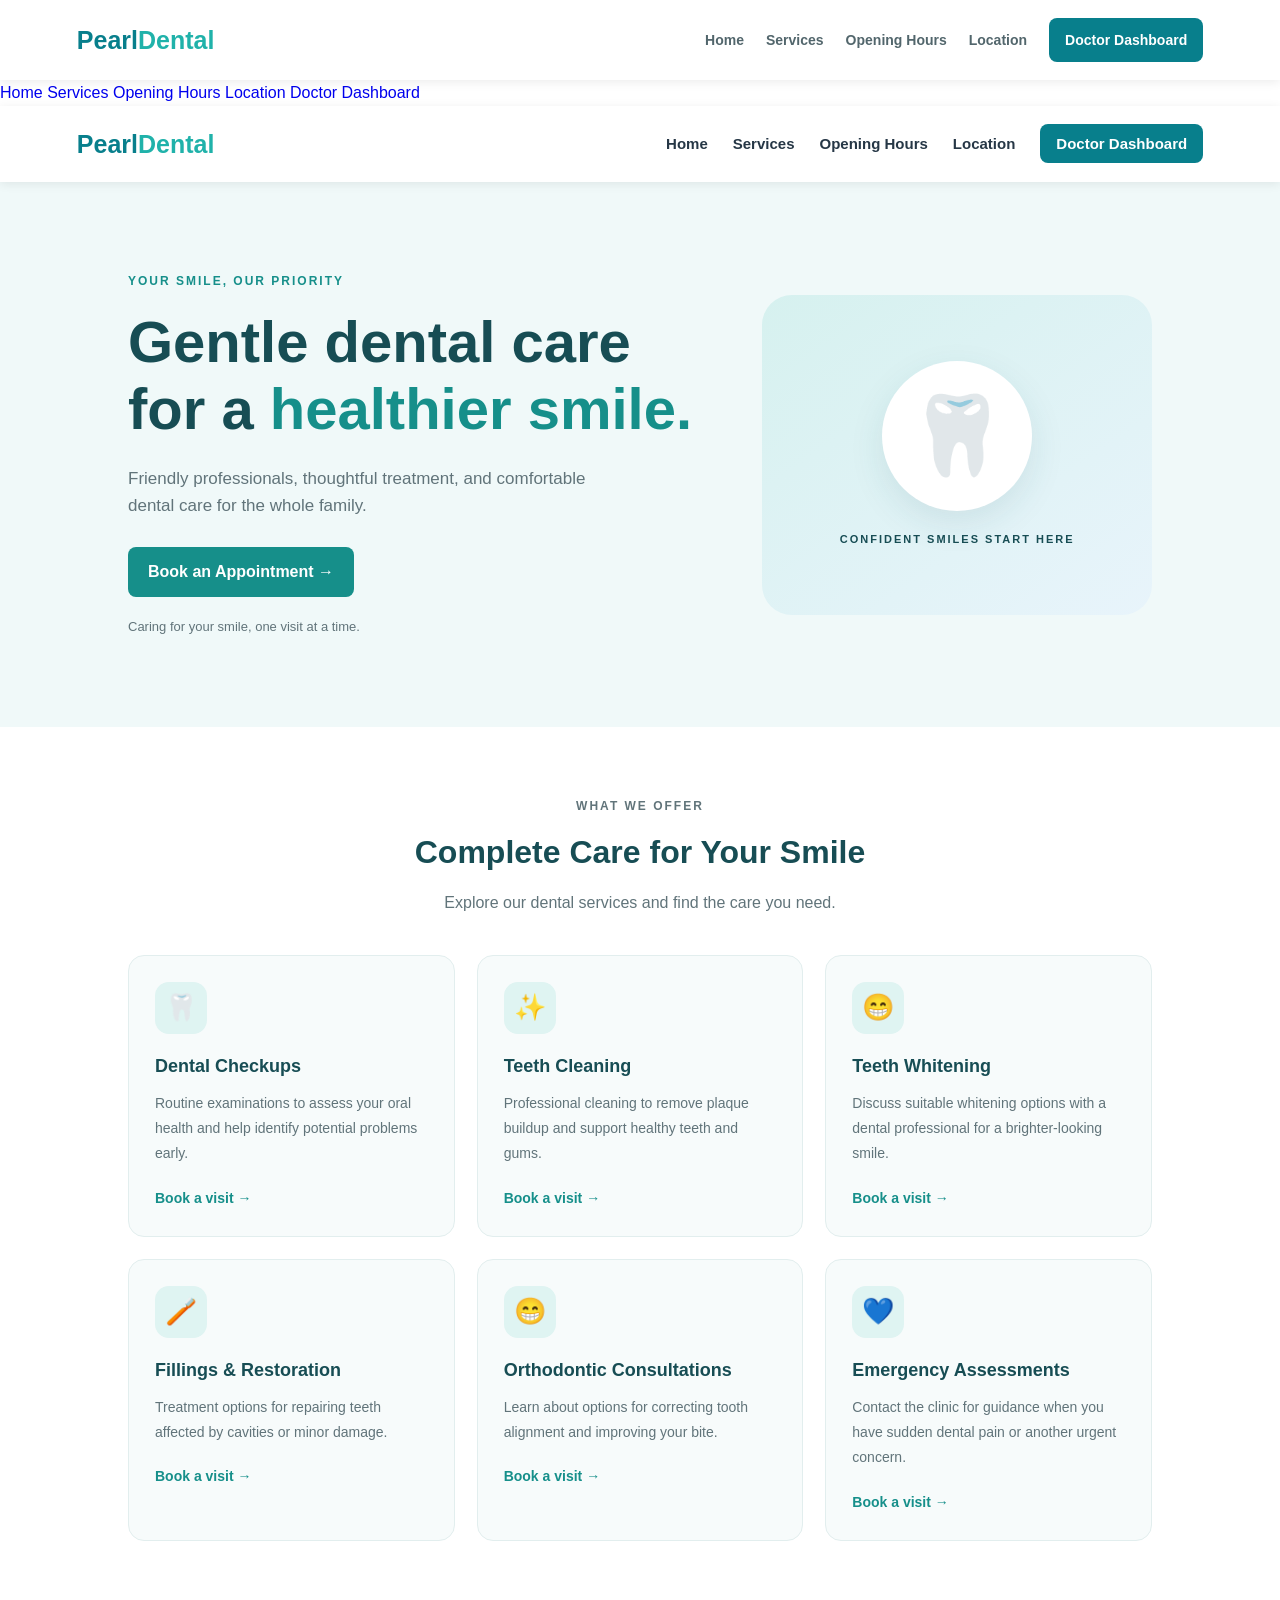
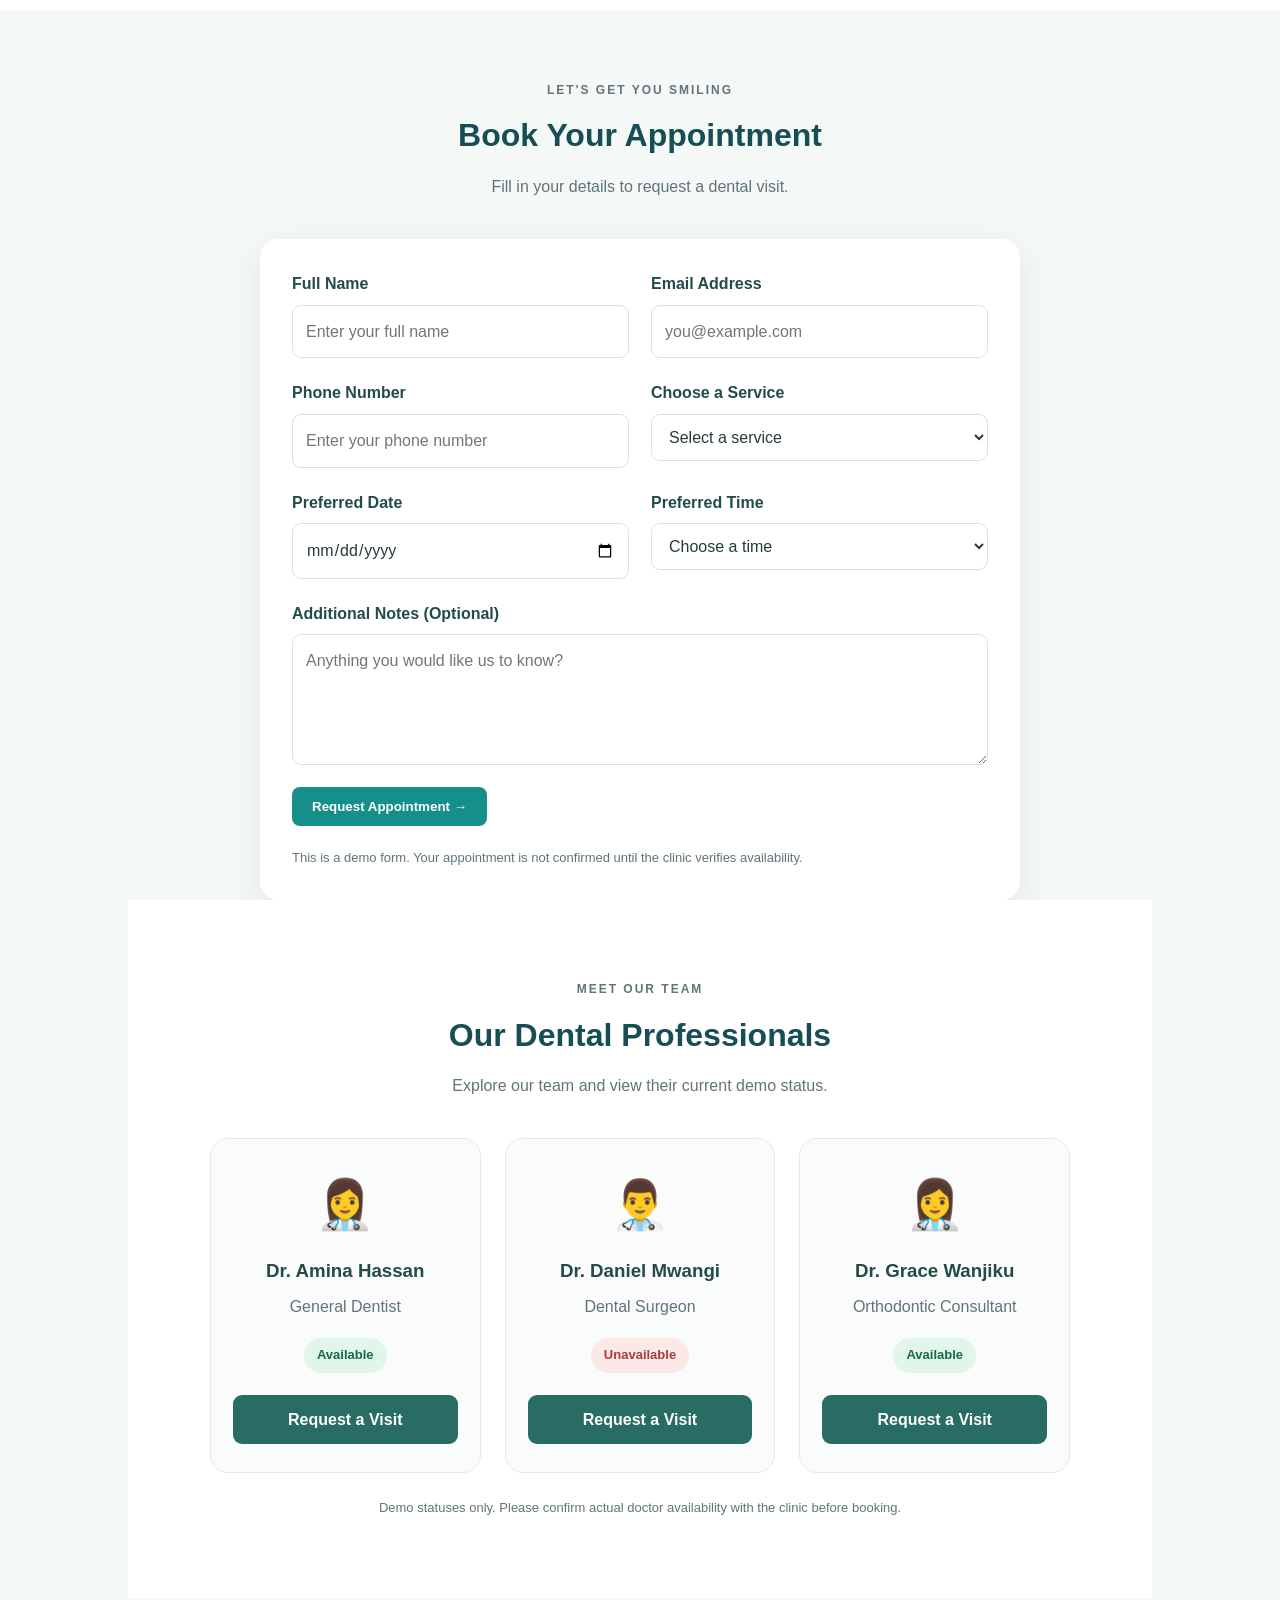
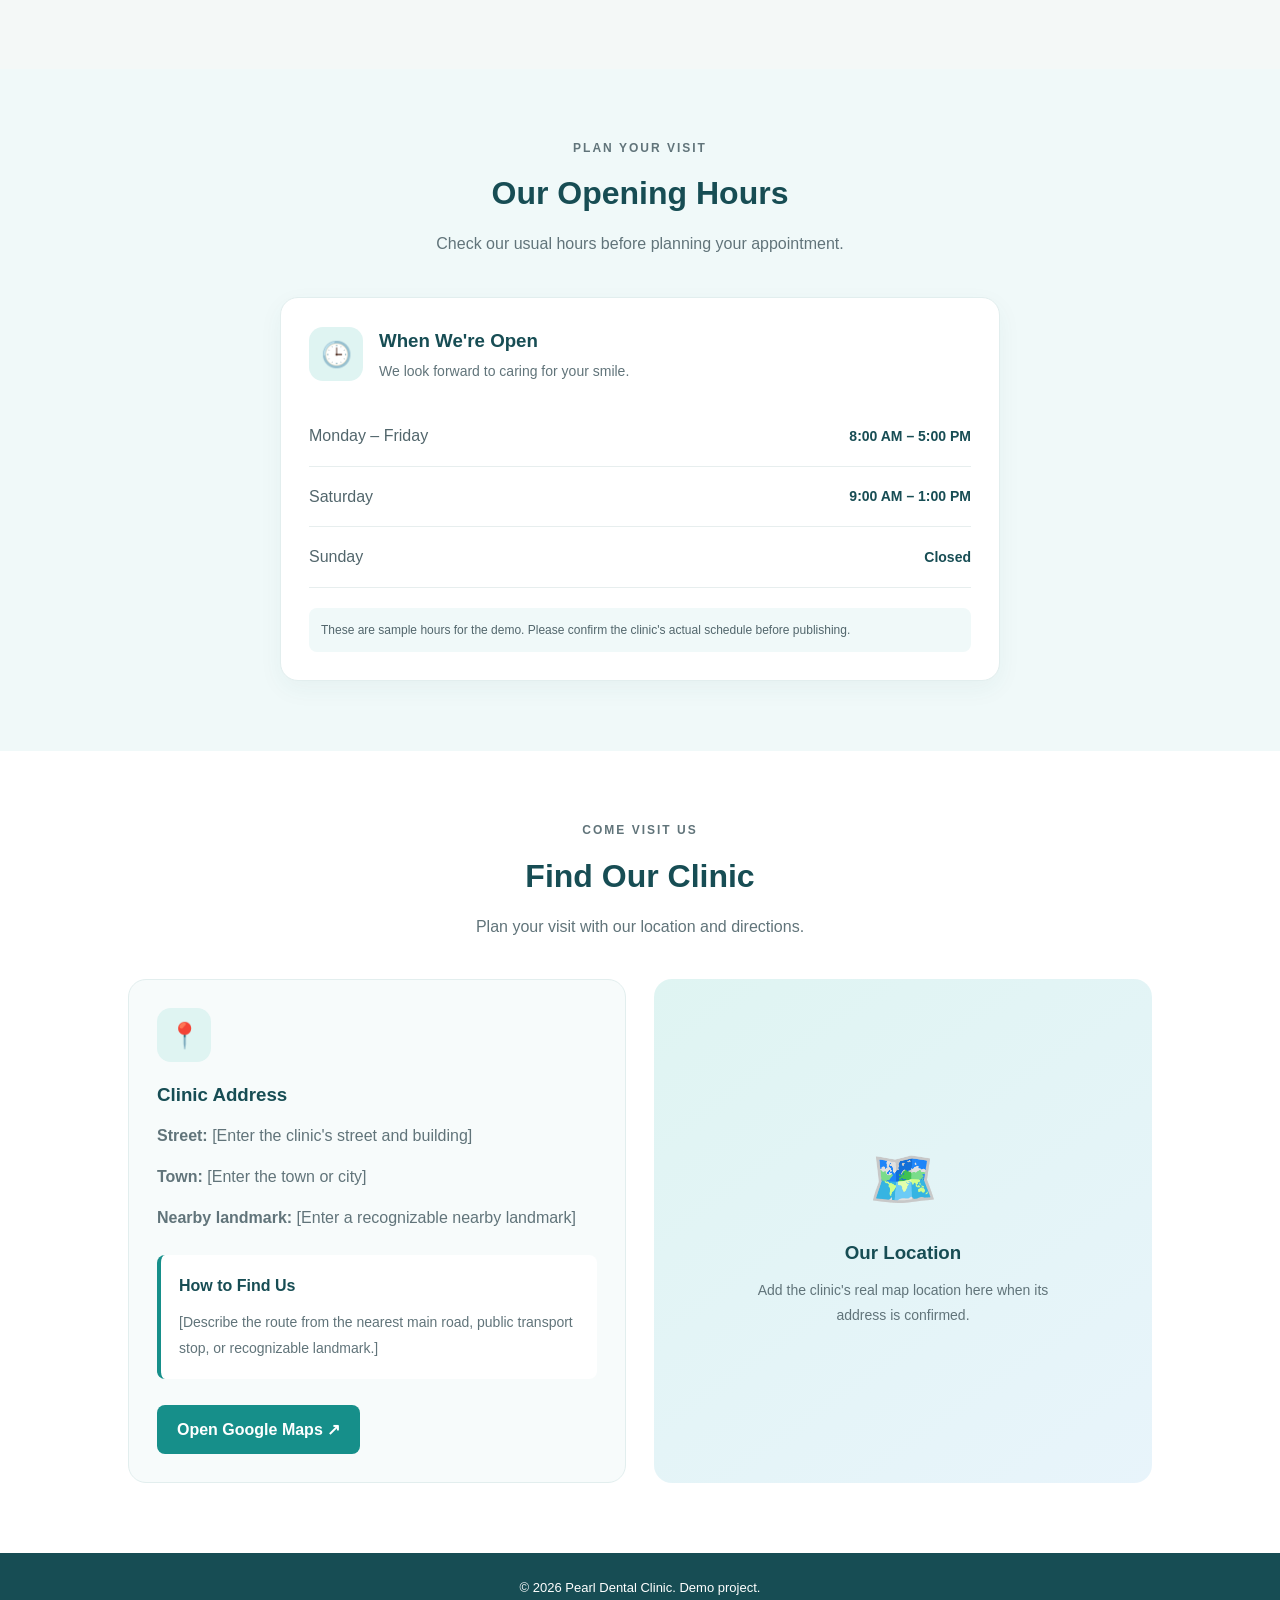
==== commit 2951ceb4: "Update index.html" ====
--- a/index.html
+++ b/index.html
@@ -9,13 +9,24 @@
 </head>
 <body>
 
-    <header class="navbar">
-        <a href="#" class="logo">Pearl<span>Dental</span></a>
-
-       
-
-        <a href="#appointment" class="nav-button">Book Appointment</a>
-    </header>
+   
+<header class="navbar">
+    <a href="index.html" class="logo">
+        Pearl<span>Dental</span>
+    </a>
+
+    <nav class="nav-links">
+        <a href="#home">Home</a>
+        <a href="#services">Services</a>
+        <a href="#hours">Opening Hours</a>
+        <a href="#location">Location</a>
+        <a href="doctor-dashboard.html" class="dashboard-link">
+            Doctor Dashboard
+        </a>
+    </nav>
+</header>
+
+<main>
 
     <main>
 <nav>
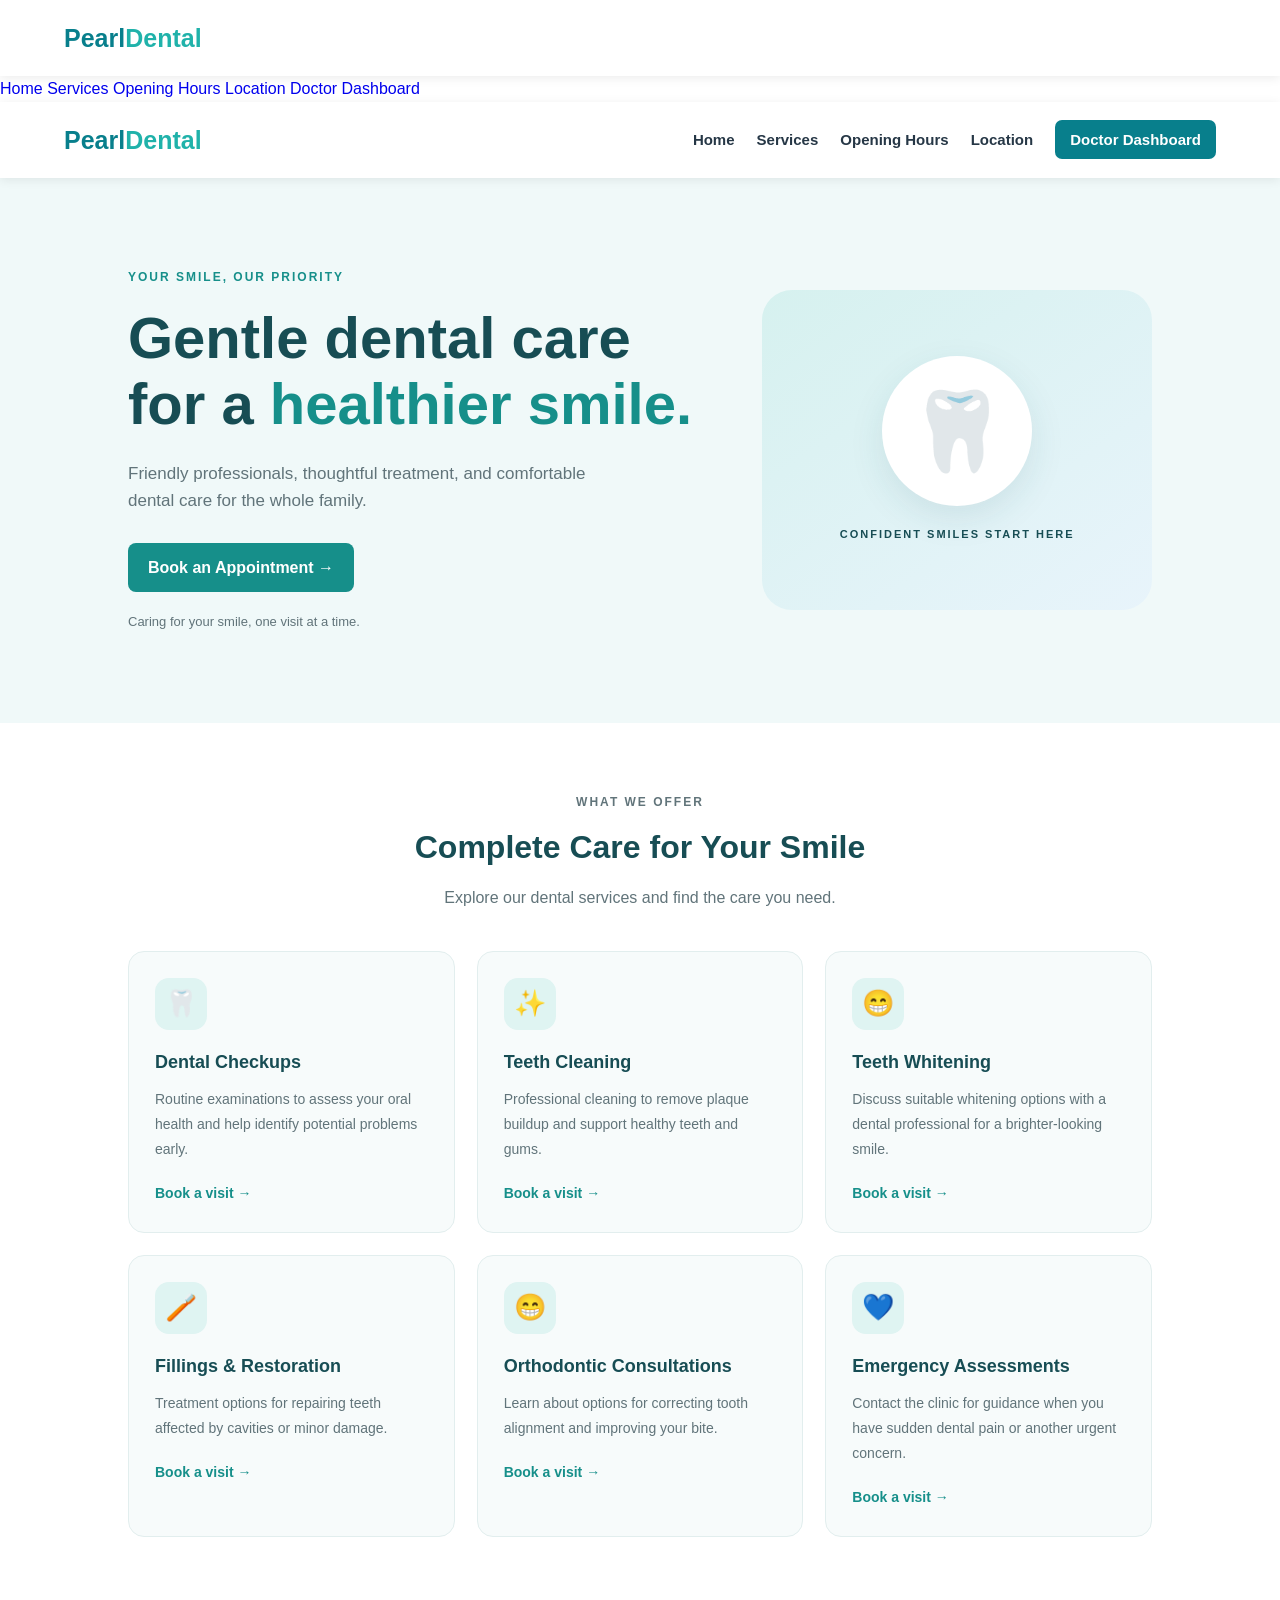
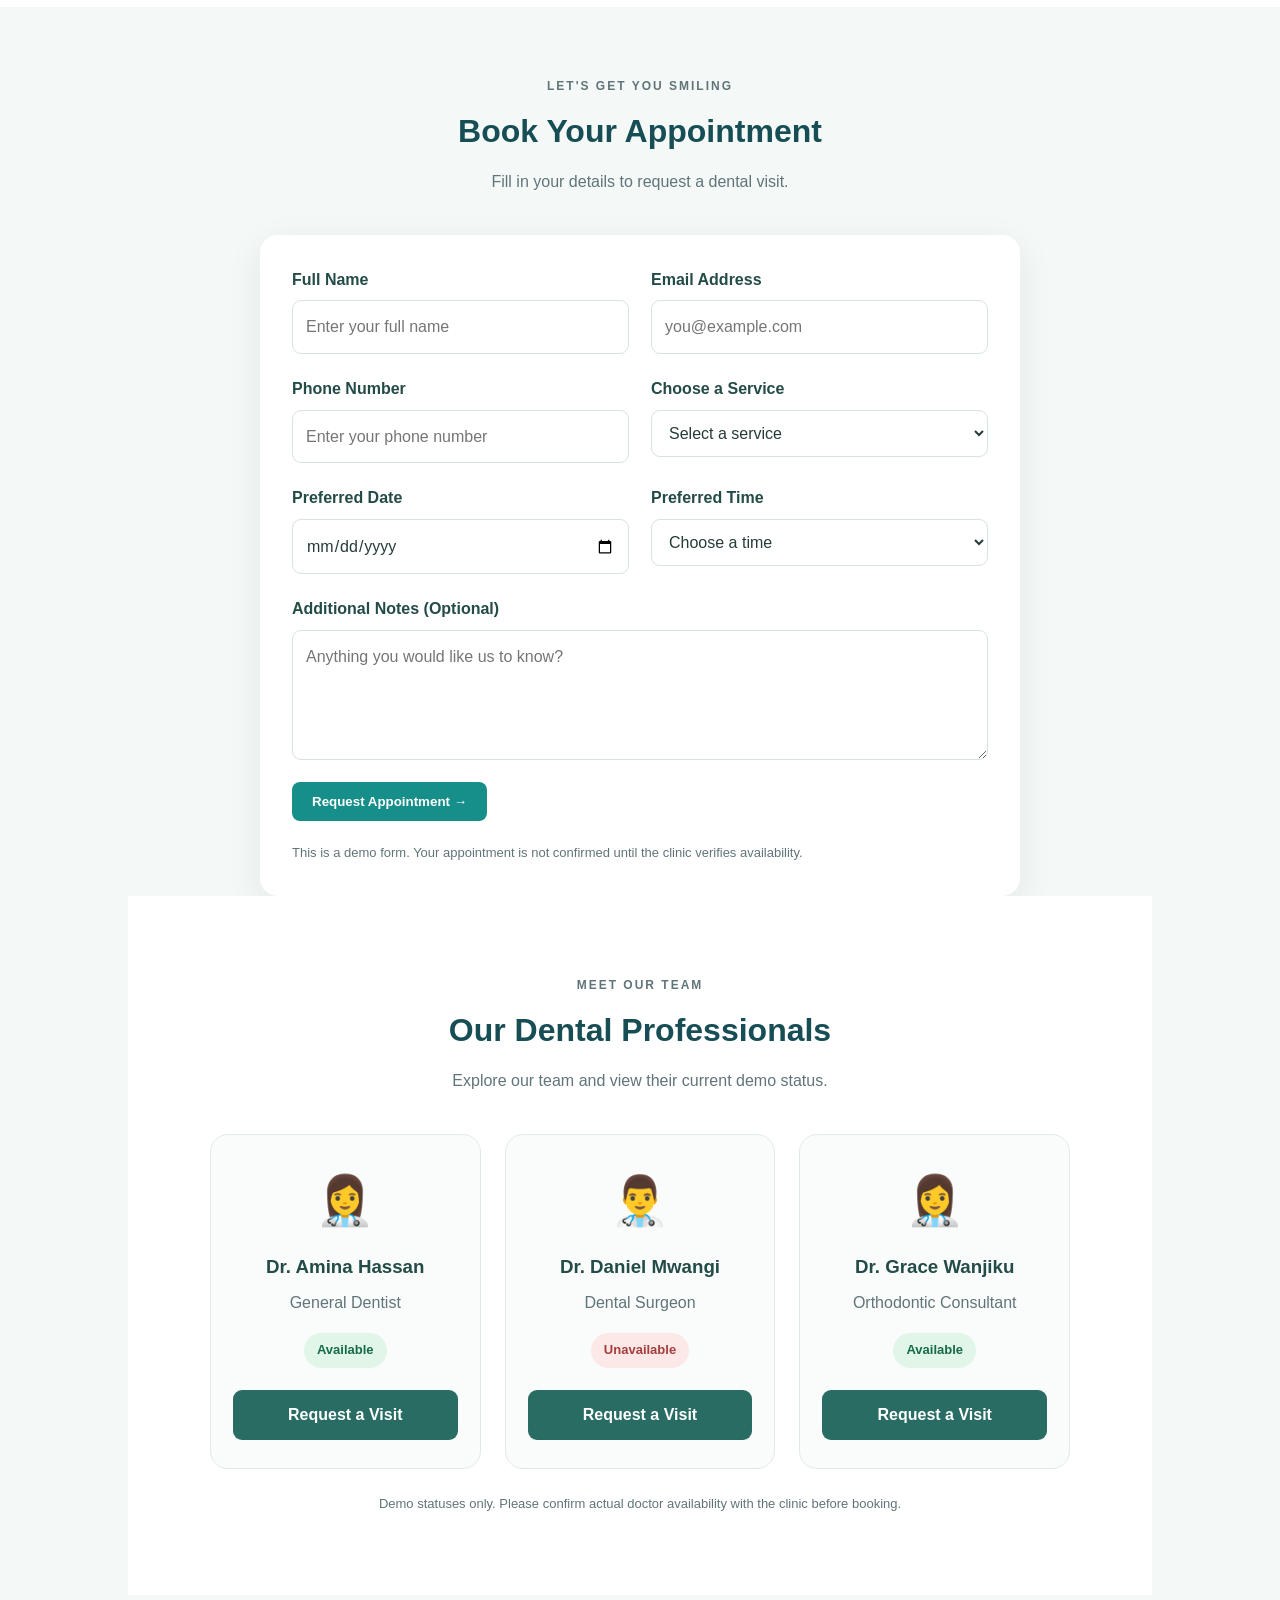
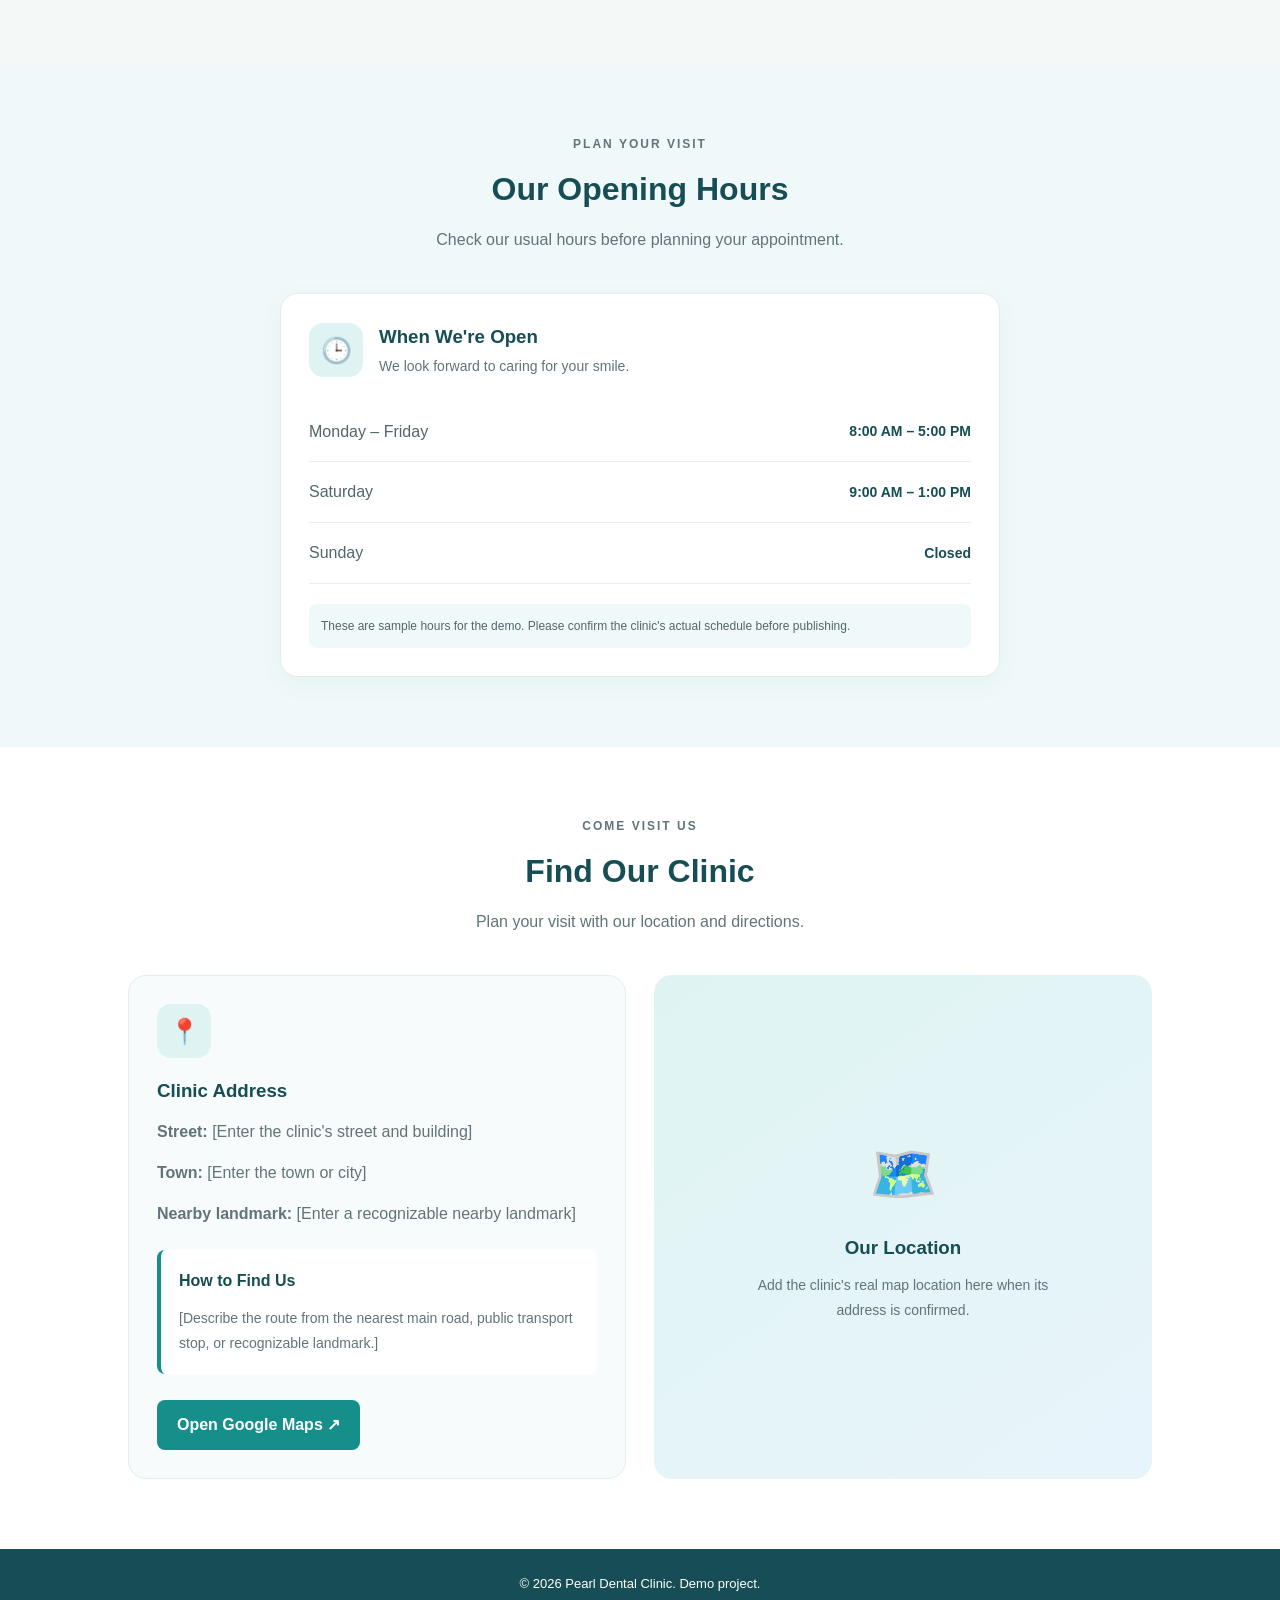
==== commit 0940e274: "Update index.html" ====
--- a/index.html
+++ b/index.html
@@ -15,15 +15,7 @@
         Pearl<span>Dental</span>
     </a>
 
-    <nav class="nav-links">
-        <a href="#home">Home</a>
-        <a href="#services">Services</a>
-        <a href="#hours">Opening Hours</a>
-        <a href="#location">Location</a>
-        <a href="doctor-dashboard.html" class="dashboard-link">
-            Doctor Dashboard
-        </a>
-    </nav>
+   
 </header>
 
 <main>
--- a/style.css
+++ b/style.css
@@ -1028,3 +1028,72 @@
     }
 }
 
+
+/* Pearl Dental Clinic navigation */
+.navbar {
+    display: flex;
+    justify-content: space-between;
+    align-items: center;
+    flex-wrap: wrap;
+    gap: 20px;
+    padding: 18px 5%;
+    background: #ffffff;
+    box-shadow: 0 2px 10px rgba(0, 0, 0, 0.08);
+    position: sticky;
+    top: 0;
+    z-index: 1000;
+}
+
+.logo {
+    font-size: 25px;
+    font-weight: bold;
+    color: #087f8c;
+    text-decoration: none;
+}
+
+.logo span {
+    color: #20b2aa;
+}
+
+.nav-links {
+    display: flex;
+    align-items: center;
+    flex-wrap: wrap;
+    gap: 22px;
+}
+
+.nav-links a {
+    color: #263746;
+    text-decoration: none;
+    font-size: 15px;
+    font-weight: 600;
+    transition: color 0.3s ease;
+}
+
+.nav-links a:hover {
+    color: #20b2aa;
+}
+
+.nav-links .dashboard-link {
+    background: #087f8c;
+    color: #ffffff;
+    padding: 11px 15px;
+    border-radius: 7px;
+}
+
+.nav-links .dashboard-link:hover {
+    background: #065f68;
+    color: #ffffff;
+}
+
+@media (max-width: 700px) {
+    .navbar {
+        flex-direction: column;
+        justify-content: center;
+    }
+
+    .nav-links {
+        justify-content: center;
+        gap: 15px;
+    }
+}
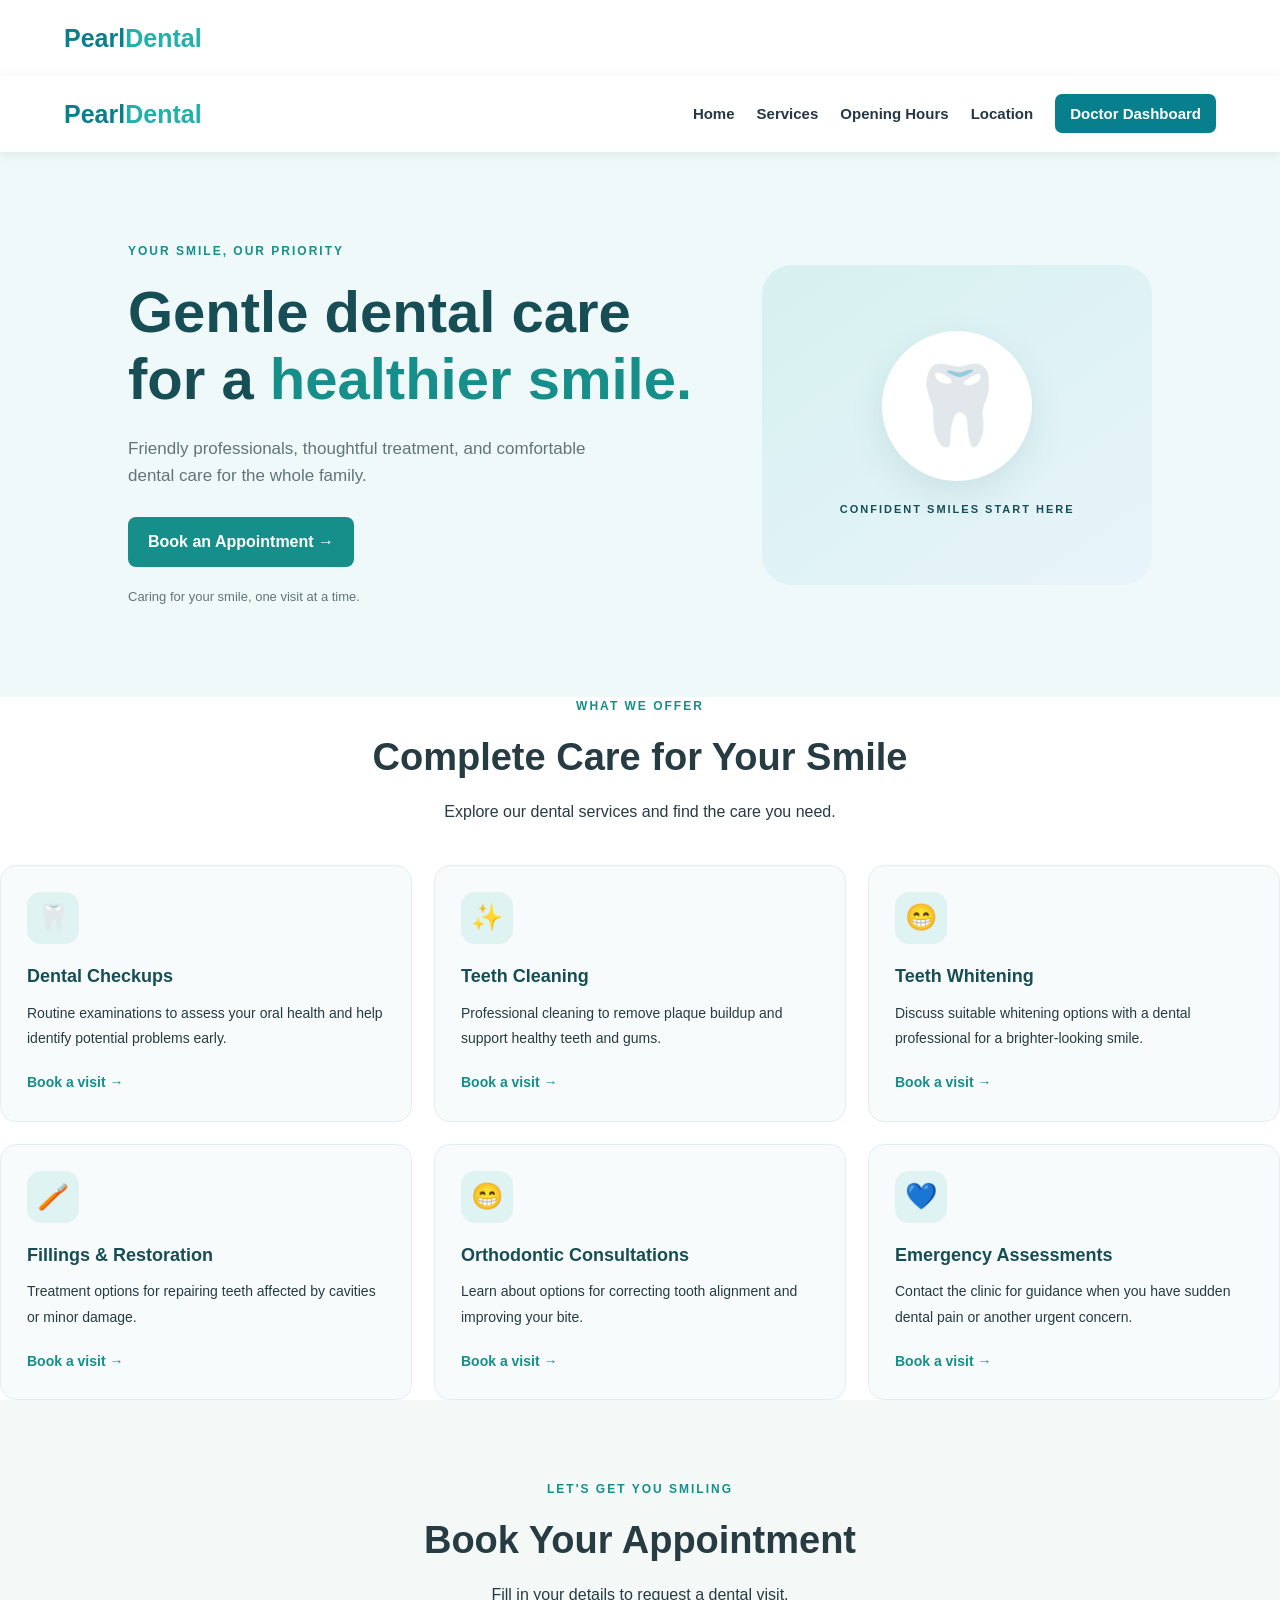
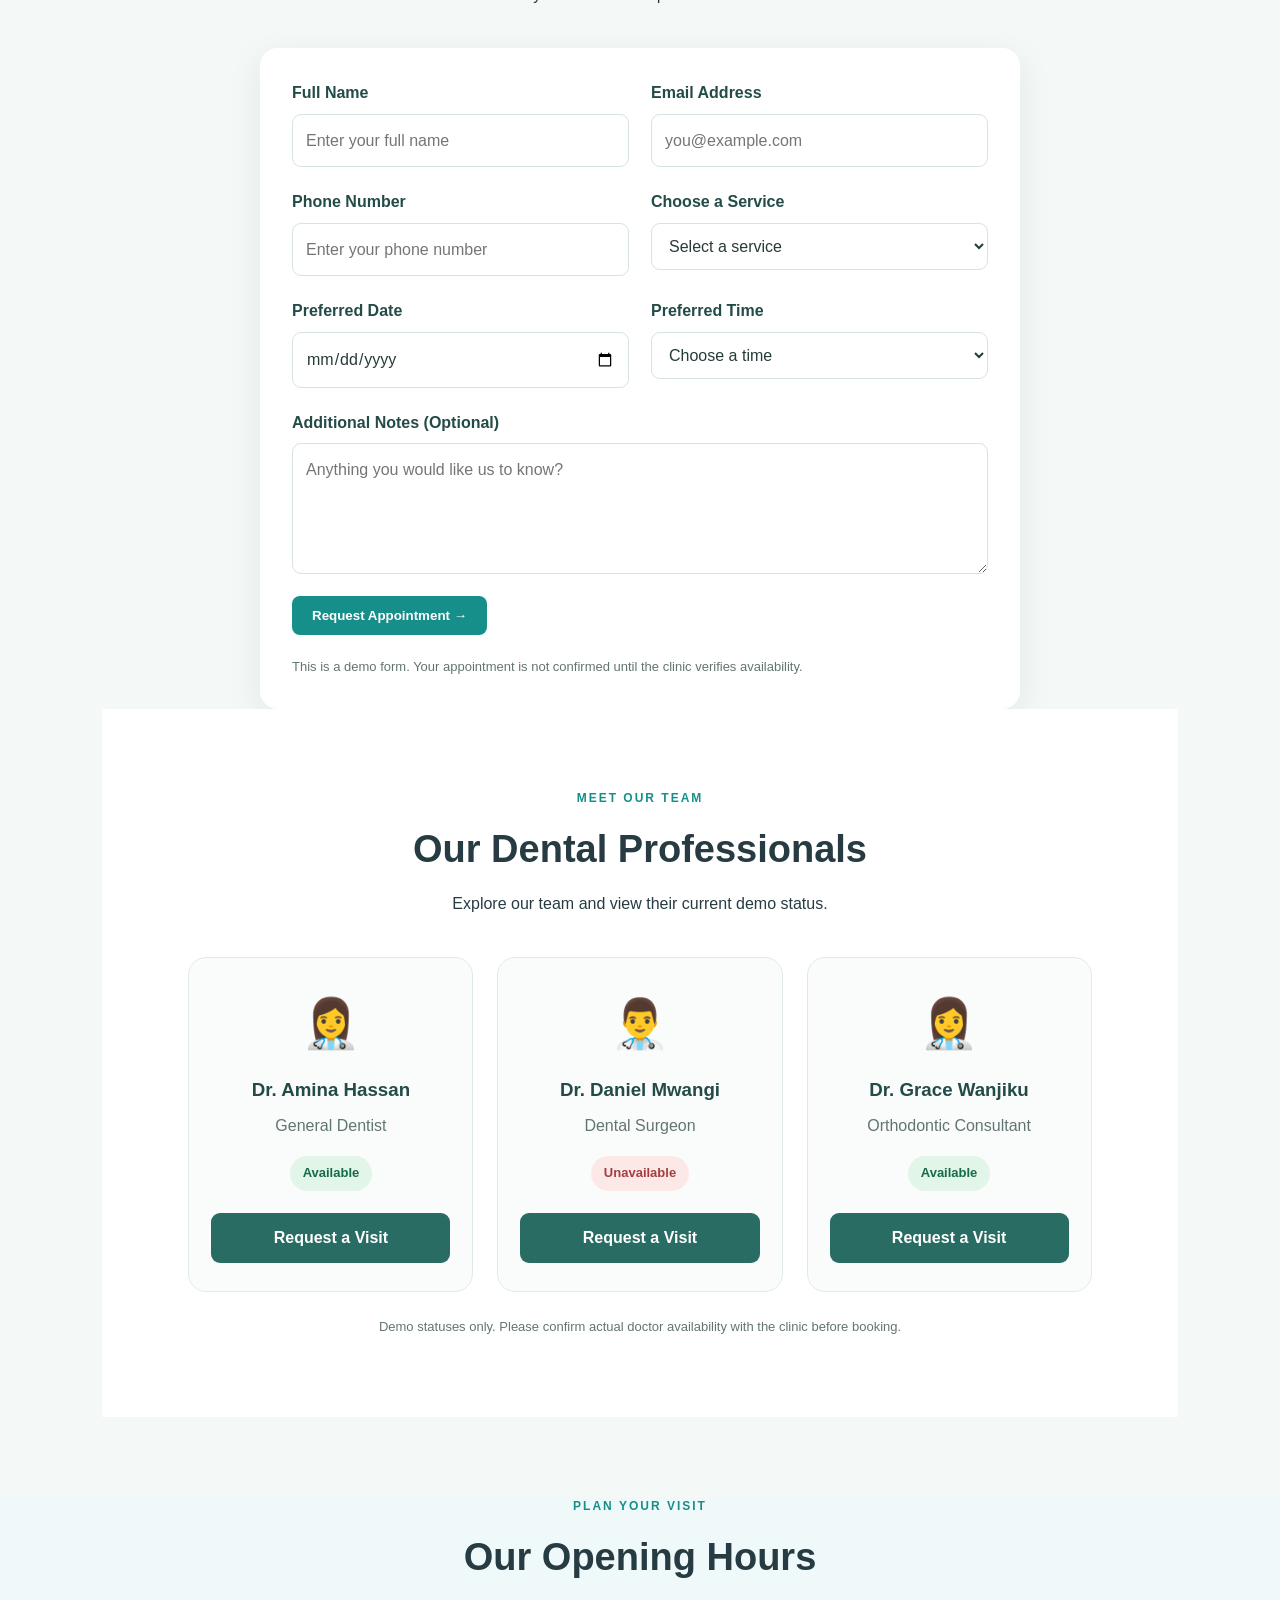
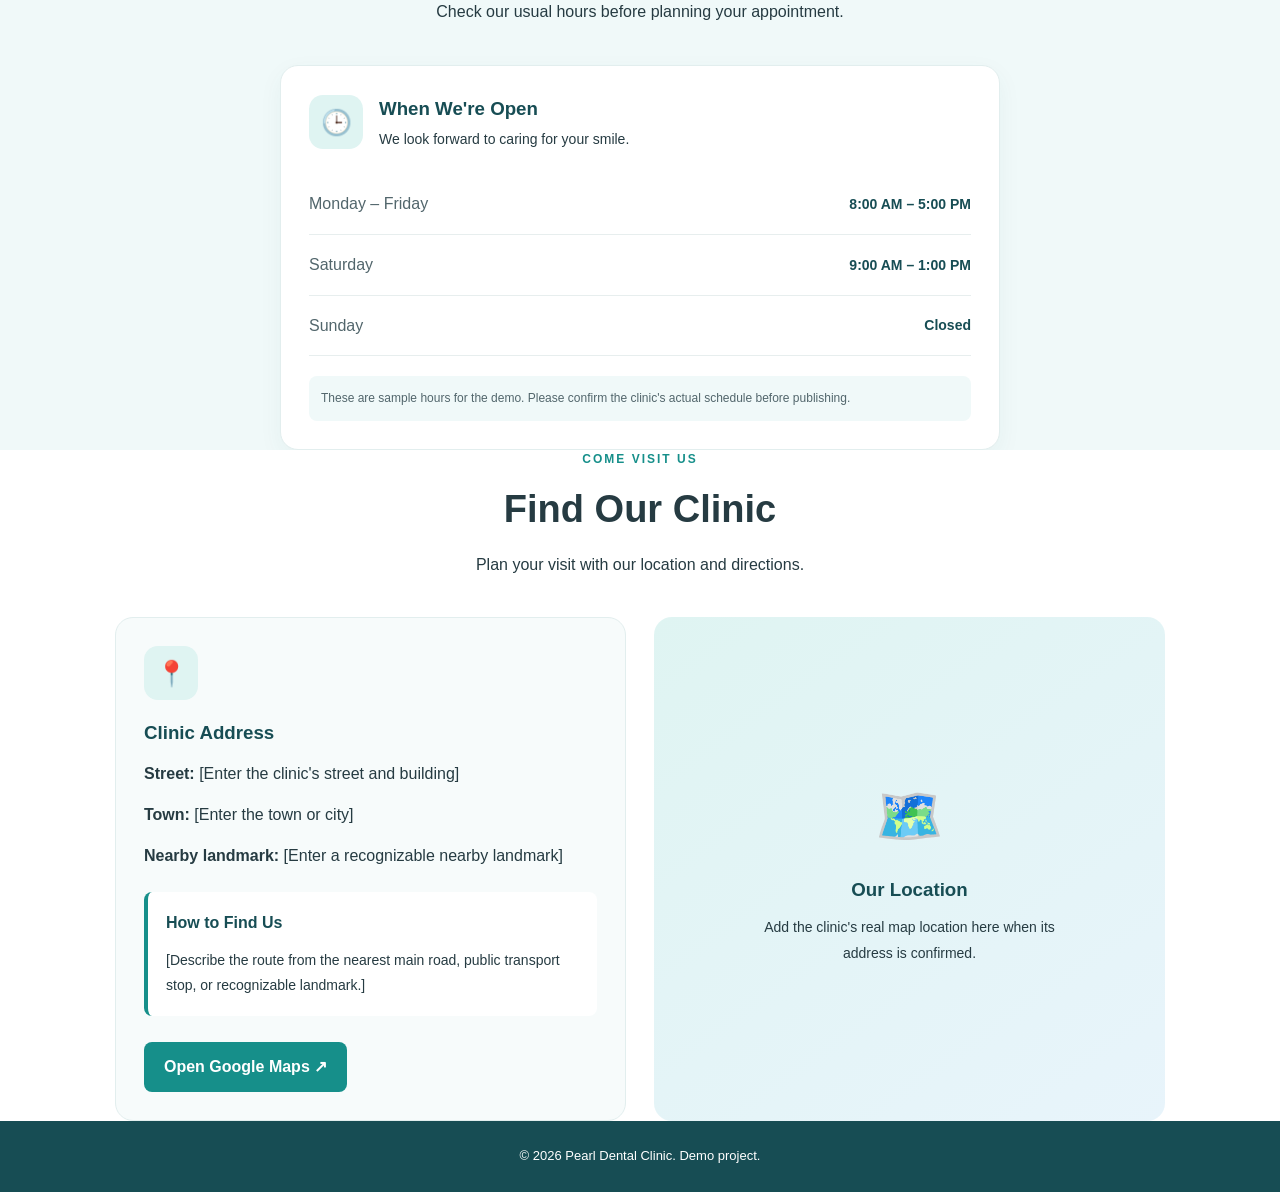
==== commit 240e8020: "Update index.html" ====
--- a/index.html
+++ b/index.html
@@ -18,16 +18,7 @@
    
 </header>
 
-<main>
-
-    <main>
-<nav>
-    <a href="#home">Home</a>
-    <a href="#services">Services</a>
-    <a href="#hours">Opening Hours</a>
-    <a href="#location">Location</a>
-    <a href="doctor-dashboard.html">Doctor Dashboard</a>
-</nav>
+
         
 <header class="navbar">
     <a href="index.html" class="logo">
